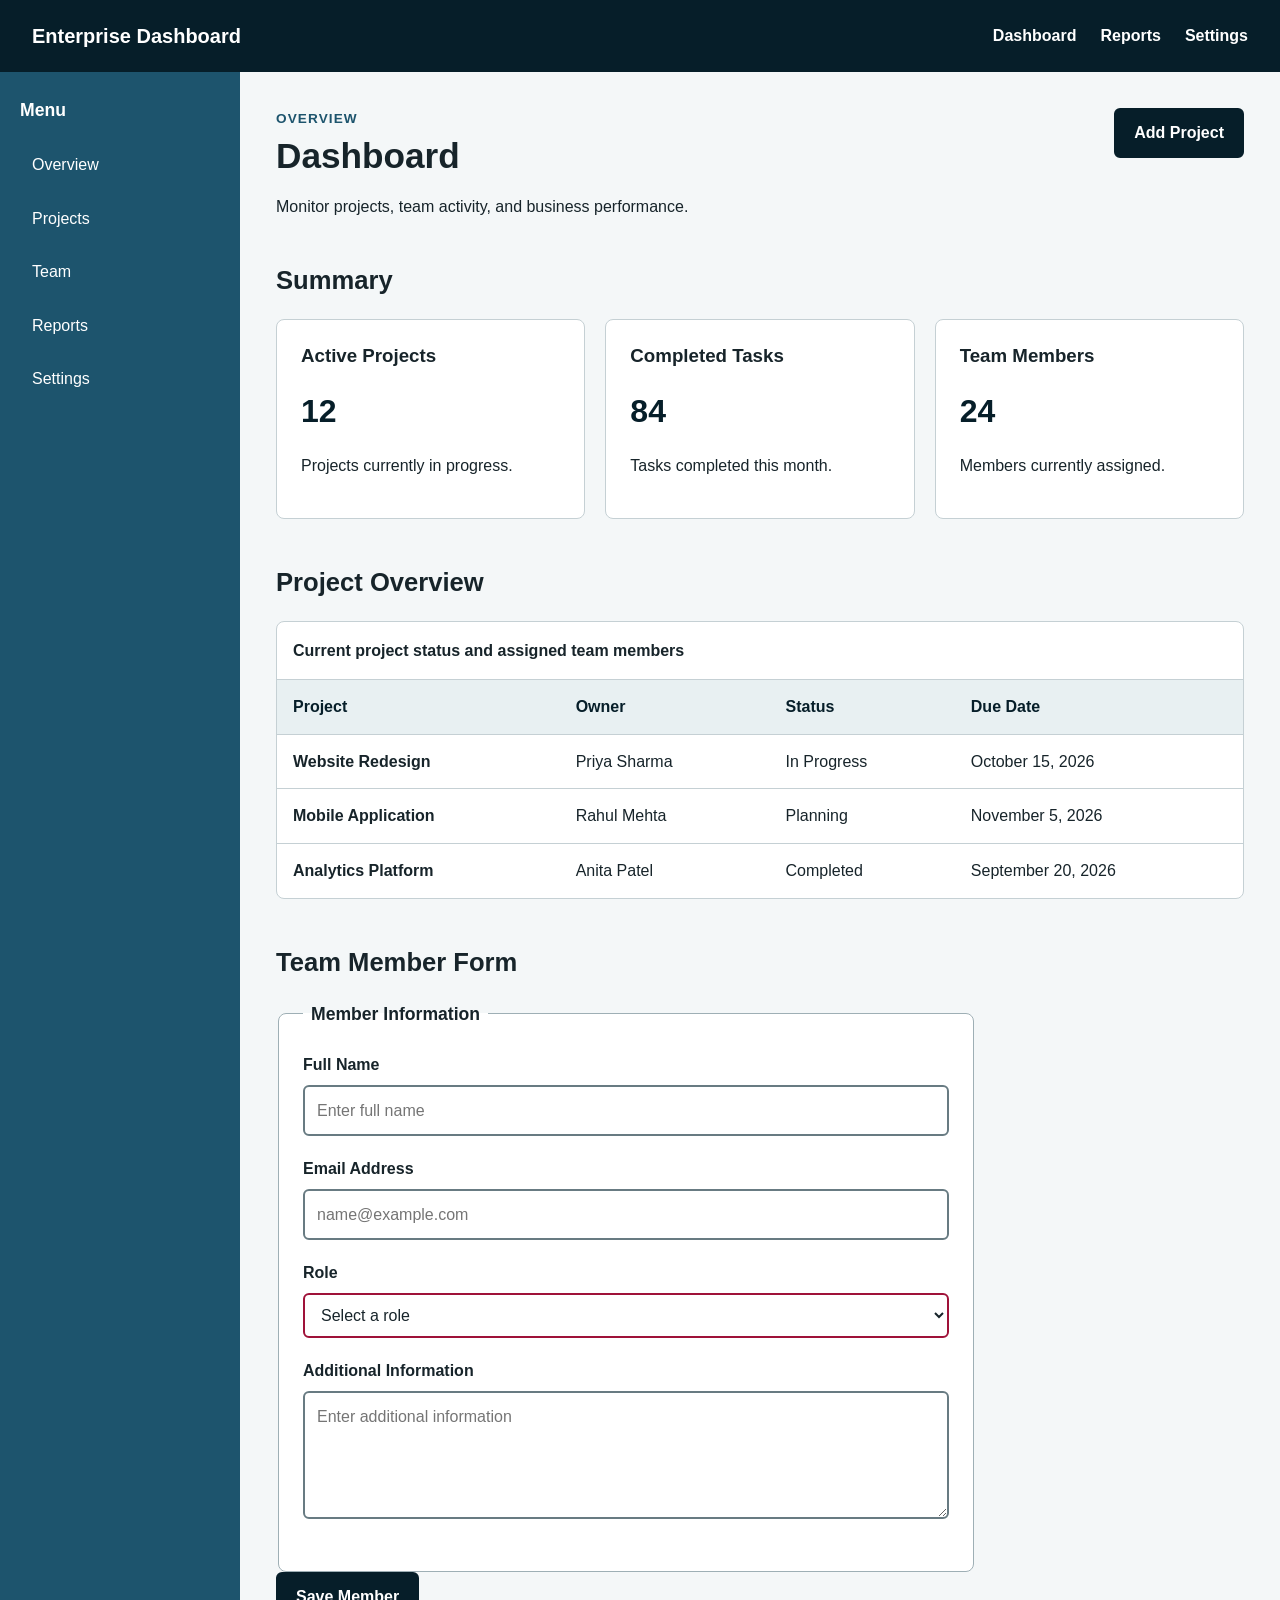
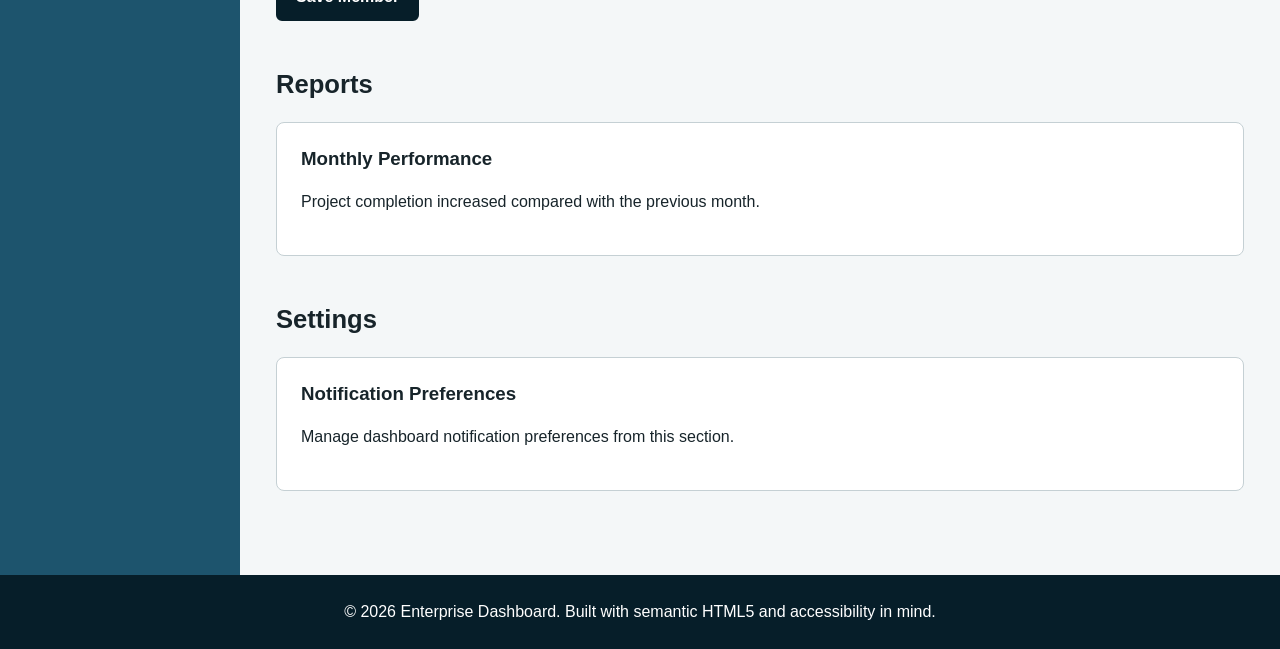
==== semantic-dashboard/index.html @ 32f9d797 "Add semantic HTML5 accessible dashboard" ====
<!DOCTYPE html>
<html lang="en">
<head>
    <meta charset="UTF-8">
    <meta name="viewport" content="width=device-width, initial-scale=1.0">

    <meta
        name="description"
        content="Accessible enterprise dashboard built with semantic HTML5 and WCAG 2.1 accessibility principles"
    >

    <title>Accessible Enterprise Dashboard</title>

    <link rel="stylesheet" href="style.css">
</head>

<body>

    <!-- Skip Link -->
    <a class="skip-link" href="#main-content">
        Skip to main content
    </a>

    <!-- ==================================================
         Header
         ================================================== -->
    <header class="site-header">

        <div class="header-content">

            <a
                href="#"
                class="brand"
                aria-label="Enterprise Dashboard Home"
            >
                Enterprise Dashboard
            </a>

            <!-- Primary Navigation -->
            <nav aria-label="Primary navigation">

                <ul class="nav-list">

                    <li>
                        <a href="#dashboard">Dashboard</a>
                    </li>

                    <li>
                        <a href="#reports">Reports</a>
                    </li>

                    <li>
                        <a href="#settings">Settings</a>
                    </li>

                </ul>

            </nav>

        </div>

    </header>


    <!-- ==================================================
         Page Layout
         ================================================== -->
    <div class="page-layout">


        <!-- ==================================================
             Sidebar
             ================================================== -->
        <aside
            class="sidebar"
            aria-label="Dashboard sidebar"
        >

            <nav aria-label="Sidebar navigation">

                <h2>Menu</h2>

                <ul>

                    <li>
                        <a href="#dashboard">
                            Overview
                        </a>
                    </li>

                    <li>
                        <a href="#projects">
                            Projects
                        </a>
                    </li>

                    <li>
                        <a href="#team">
                            Team
                        </a>
                    </li>

                    <li>
                        <a href="#reports">
                            Reports
                        </a>
                    </li>

                    <li>
                        <a href="#settings">
                            Settings
                        </a>
                    </li>

                </ul>

            </nav>

        </aside>


        <!-- ==================================================
             Main Content
             ================================================== -->
        <main id="main-content">


            <!-- ==================================================
                 Dashboard Section
                 ================================================== -->
            <section
                id="dashboard"
                aria-labelledby="dashboard-title"
            >

                <header class="section-header">

                    <div>

                        <p class="eyebrow">
                            Overview
                        </p>

                        <h1 id="dashboard-title">
                            Dashboard
                        </h1>

                        <p>
                            Monitor projects, team activity,
                            and business performance.
                        </p>

                    </div>


                    <!-- Accessible Button -->
                    <button
                        type="button"
                        id="open-modal"
                        aria-haspopup="dialog"
                        aria-controls="project-modal"
                    >
                        Add Project
                    </button>

                </header>


                <!-- ==================================================
                     Summary Section
                     ================================================== -->
                <section aria-labelledby="summary-title">

                    <h2 id="summary-title">
                        Summary
                    </h2>


                    <div class="card-grid">


                        <!-- Article 1 -->
                        <article class="dashboard-card">

                            <h3>
                                Active Projects
                            </h3>

                            <p class="card-value">
                                12
                            </p>

                            <p>
                                Projects currently in progress.
                            </p>

                        </article>


                        <!-- Article 2 -->
                        <article class="dashboard-card">

                            <h3>
                                Completed Tasks
                            </h3>

                            <p class="card-value">
                                84
                            </p>

                            <p>
                                Tasks completed this month.
                            </p>

                        </article>


                        <!-- Article 3 -->
                        <article class="dashboard-card">

                            <h3>
                                Team Members
                            </h3>

                            <p class="card-value">
                                24
                            </p>

                            <p>
                                Members currently assigned.
                            </p>

                        </article>

                    </div>

                </section>

            </section>


            <!-- ==================================================
                 Projects / Data Table
                 ================================================== -->
            <section
                id="projects"
                aria-labelledby="projects-title"
            >

                <h2 id="projects-title">
                    Project Overview
                </h2>


                <div class="table-container">

                    <table>

                        <caption>
                            Current project status and assigned
                            team members
                        </caption>


                        <thead>

                            <tr>

                                <th scope="col">
                                    Project
                                </th>

                                <th scope="col">
                                    Owner
                                </th>

                                <th scope="col">
                                    Status
                                </th>

                                <th scope="col">
                                    Due Date
                                </th>

                            </tr>

                        </thead>


                        <tbody>

                            <tr>

                                <th scope="row">
                                    Website Redesign
                                </th>

                                <td>
                                    Priya Sharma
                                </td>

                                <td>
                                    In Progress
                                </td>

                                <td>
                                    <time datetime="2026-10-15">
                                        October 15, 2026
                                    </time>
                                </td>

                            </tr>


                            <tr>

                                <th scope="row">
                                    Mobile Application
                                </th>

                                <td>
                                    Rahul Mehta
                                </td>

                                <td>
                                    Planning
                                </td>

                                <td>
                                    <time datetime="2026-11-05">
                                        November 5, 2026
                                    </time>
                                </td>

                            </tr>


                            <tr>

                                <th scope="row">
                                    Analytics Platform
                                </th>

                                <td>
                                    Anita Patel
                                </td>

                                <td>
                                    Completed
                                </td>

                                <td>
                                    <time datetime="2026-09-20">
                                        September 20, 2026
                                    </time>
                                </td>

                            </tr>

                        </tbody>

                    </table>

                </div>

            </section>


            <!-- ==================================================
                 Team Member Form
                 ================================================== -->
            <section
                id="team"
                aria-labelledby="team-title"
            >

                <h2 id="team-title">
                    Team Member Form
                </h2>


                <form action="#" method="post">

                    <fieldset>

                        <legend>
                            Member Information
                        </legend>


                        <!-- Full Name -->
                        <div class="form-group">

                            <label for="full-name">
                                Full Name
                            </label>

                            <input
                                type="text"
                                id="full-name"
                                name="full-name"
                                autocomplete="name"
                                required
                                
                                placeholder="Enter full name"
                            >

                        </div>


                        <!-- Email -->
                        <div class="form-group">

                            <label for="email">
                                Email Address
                            </label>

                            <input
                                type="email"
                                id="email"
                                name="email"
                                autocomplete="email"
                                required
                                
                                placeholder="name@example.com"
                            >

                        </div>


                        <!-- Role -->
                        <div class="form-group">

                            <label for="role">
                                Role
                            </label>

                            <select
                                id="role"
                                name="role"
                                required
                                
                            >

                                <option value="">
                                    Select a role
                                </option>

                                <option value="manager">
                                    Manager
                                </option>

                                <option value="developer">
                                    Developer
                                </option>

                                <option value="designer">
                                    Designer
                                </option>

                                <option value="tester">
                                    Tester
                                </option>

                            </select>

                        </div>


                        <!-- Additional Information -->
                        <div class="form-group">

                            <label for="message">
                                Additional Information
                            </label>

                            <textarea
                                id="message"
                                name="message"
                                rows="4"
                                placeholder="Enter additional information"
                            ></textarea>

                        </div>

                    </fieldset>


                    <button type="submit">
                        Save Member
                    </button>

                </form>

            </section>


            <!-- ==================================================
                 Reports
                 ================================================== -->
            <section
                id="reports"
                aria-labelledby="reports-title"
            >

                <h2 id="reports-title">
                    Reports
                </h2>


                <article class="report-card">

                    <h3>
                        Monthly Performance
                    </h3>

                    <p>
                        Project completion increased compared
                        with the previous month.
                    </p>

                </article>

            </section>


            <!-- ==================================================
                 Settings
                 ================================================== -->
            <section
                id="settings"
                aria-labelledby="settings-title"
            >

                <h2 id="settings-title">
                    Settings
                </h2>


                <article class="settings-card">

                    <h3>
                        Notification Preferences
                    </h3>

                    <p>
                        Manage dashboard notification preferences
                        from this section.
                    </p>

                </article>

            </section>

        </main>

    </div>


    <!-- ==================================================
         Footer
         ================================================== -->
    <footer class="site-footer">

        <p>
            &copy; 2026 Enterprise Dashboard.
            Built with semantic HTML5 and accessibility in mind.
        </p>

    </footer>


    <!-- ==================================================
         Accessible Modal Dialog
         ================================================== -->
    <dialog
        id="project-modal"
        aria-labelledby="modal-title"
    >

        <div class="modal-content">

            <header>

                <h2 id="modal-title">
                    Add New Project
                </h2>

            </header>


            <form method="dialog">

                <div class="form-group">

                    <label for="project-name">
                        Project Name
                    </label>

                    <input
                        type="text"
                        id="project-name"
                        name="project-name"
                        required
                        
                    >

                </div>


                <div class="form-group">

                    <label for="project-description">
                        Project Description
                    </label>

                    <textarea
                        id="project-description"
                        name="project-description"
                        rows="4"
                    ></textarea>

                </div>


                <div class="modal-actions">

                    <button type="submit">
                        Create Project
                    </button>

                    <button
                        type="button"
                        id="close-modal"
                    >
                        Cancel
                    </button>

                </div>

            </form>

        </div>

    </dialog>


    <!-- ==================================================
         Modal JavaScript
         ================================================== -->
    <script>

        const modal =
            document.getElementById("project-modal");

        const openModalButton =
            document.getElementById("open-modal");

        const closeModalButton =
            document.getElementById("close-modal");


        openModalButton.addEventListener("click", () => {

            modal.showModal();

        });


        closeModalButton.addEventListener("click", () => {

            modal.close();

        });

    </script>

</body>
</html>
---- semantic-dashboard/style.css ----
/* =====================================================
   Base Styles
   ===================================================== */

* {
    box-sizing: border-box;
}

html {
    scroll-behavior: smooth;
}

body {
    margin: 0;
    font-family: Arial, Helvetica, sans-serif;
    line-height: 1.6;
    background: #f4f7f8;
    color: #17242a;
}

/* =====================================================
   Skip Link
   ===================================================== */

.skip-link {
    position: absolute;
    left: -9999px;
    top: 10px;
    z-index: 1000;
    padding: 10px 16px;
    background: #ffffff;
    color: #061e29;
    border: 2px solid #061e29;
}

.skip-link:focus {
    left: 10px;
}

/* =====================================================
   Header
   ===================================================== */

.site-header {
    background: #061e29;
    color: #ffffff;
    padding: 0 32px;
}

.header-content {
    min-height: 72px;
    display: flex;
    align-items: center;
    justify-content: space-between;
    gap: 30px;
    max-width: 1400px;
    margin: 0 auto;
}

.brand {
    color: #ffffff;
    text-decoration: none;
    font-size: 1.25rem;
    font-weight: 700;
}

.nav-list {
    display: flex;
    gap: 24px;
    list-style: none;
    margin: 0;
    padding: 0;
}

.nav-list a {
    color: #ffffff;
    text-decoration: none;
    font-weight: 600;
}

.nav-list a:hover,
.nav-list a:focus-visible {
    text-decoration: underline;
}

/* =====================================================
   Page Layout
   ===================================================== */

.page-layout {
    display: grid;
    grid-template-columns: 240px 1fr;
    min-height: calc(100vh - 72px);
}

/* =====================================================
   Sidebar
   ===================================================== */

.sidebar {
    background: #1d546d;
    color: #ffffff;
    padding: 28px 20px;
}

.sidebar h2 {
    margin-top: 0;
    font-size: 1.1rem;
}

.sidebar ul {
    list-style: none;
    padding: 0;
    margin: 20px 0 0;
}

.sidebar li {
    margin-bottom: 8px;
}

.sidebar a {
    display: block;
    padding: 10px 12px;
    color: #ffffff;
    text-decoration: none;
    border-radius: 6px;
}

.sidebar a:hover,
.sidebar a:focus-visible {
    background: #5f9598;
    color: #061e29;
}

/* =====================================================
   Main Content
   ===================================================== */

main {
    width: 100%;
    max-width: 1400px;
    padding: 36px;
    margin: 0 auto;
}

main > section {
    margin-bottom: 48px;
}

.section-header {
    display: flex;
    justify-content: space-between;
    align-items: flex-start;
    gap: 24px;
    margin-bottom: 30px;
}

.eyebrow {
    margin: 0 0 4px;
    font-size: 0.85rem;
    font-weight: 700;
    text-transform: uppercase;
    letter-spacing: 0.08em;
    color: #1d546d;
}

h1,
h2,
h3 {
    line-height: 1.25;
}

h1 {
    margin: 0;
    font-size: 2.2rem;
}

h2 {
    margin-top: 0;
    font-size: 1.6rem;
}

h3 {
    margin-top: 0;
}

/* =====================================================
   Buttons
   ===================================================== */

button {
    border: 2px solid #061e29;
    border-radius: 6px;
    padding: 10px 18px;
    background: #061e29;
    color: #ffffff;
    font: inherit;
    font-weight: 700;
    cursor: pointer;
}

button:hover {
    background: #1d546d;
}

button:focus-visible,
a:focus-visible,
input:focus-visible,
select:focus-visible,
textarea:focus-visible {
    outline: 3px solid #d97706;
    outline-offset: 3px;
}

/* =====================================================
   Dashboard Cards
   ===================================================== */

.card-grid {
    display: grid;
    grid-template-columns: repeat(3, 1fr);
    gap: 20px;
}

.dashboard-card,
.report-card,
.settings-card {
    background: #ffffff;
    border: 1px solid #c5d0d4;
    border-radius: 8px;
    padding: 24px;
}

.card-value {
    margin: 8px 0;
    font-size: 2rem;
    font-weight: 700;
    color: #061e29;
}

/* =====================================================
   Table
   ===================================================== */

.table-container {
    overflow-x: auto;
    background: #ffffff;
    border: 1px solid #c5d0d4;
    border-radius: 8px;
}

table {
    width: 100%;
    border-collapse: collapse;
    min-width: 650px;
}

caption {
    padding: 16px;
    text-align: left;
    font-weight: 700;
}

th,
td {
    padding: 14px 16px;
    border-top: 1px solid #c5d0d4;
    text-align: left;
}

thead th {
    background: #e8f0f2;
    color: #061e29;
}

tbody th {
    font-weight: 700;
}

/* =====================================================
   Forms
   ===================================================== */

form {
    max-width: 700px;
}

fieldset {
    border: 1px solid #9eafb5;
    border-radius: 8px;
    padding: 24px;
    background: #ffffff;
}

legend {
    padding: 0 8px;
    font-weight: 700;
    font-size: 1.1rem;
}

.form-group {
    margin-bottom: 20px;
}

.form-group label {
    display: block;
    margin-bottom: 7px;
    font-weight: 700;
}

input,
select,
textarea {
    width: 100%;
    padding: 11px 12px;
    border: 2px solid #687b82;
    border-radius: 6px;
    background: #ffffff;
    color: #17242a;
    font: inherit;
}

textarea {
    resize: vertical;
}

input:invalid:not(:placeholder-shown),
select:invalid:not(:focus) {
    border-color: #9f1239;
}

/* =====================================================
   Modal
   ===================================================== */

dialog {
    width: min(90%, 600px);
    border: 0;
    border-radius: 10px;
    padding: 0;
    box-shadow: 0 20px 60px rgba(0, 0, 0, 0.3);
}

dialog::backdrop {
    background: rgba(0, 0, 0, 0.65);
}

.modal-content {
    padding: 28px;
}

.modal-content header {
    margin-bottom: 24px;
}

.modal-actions {
    display: flex;
    gap: 12px;
    margin-top: 24px;
}

.modal-actions button:last-child {
    background: #ffffff;
    color: #061e29;
}

/* =====================================================
   Footer
   ===================================================== */

.site-footer {
    padding: 24px 32px;
    background: #061e29;
    color: #ffffff;
    text-align: center;
}

.site-footer p {
    margin: 0;
}

/* =====================================================
   Responsive Layout
   ===================================================== */

@media (max-width: 900px) {
    .page-layout {
        grid-template-columns: 1fr;
    }

    .sidebar {
        padding: 20px;
    }

    .sidebar ul {
        display: flex;
        flex-wrap: wrap;
        gap: 8px;
    }

    .sidebar li {
        margin-bottom: 0;
    }

    .card-grid {
        grid-template-columns: 1fr;
    }
}

@media (max-width: 650px) {
    .site-header {
        padding: 16px 20px;
    }

    .header-content {
        flex-direction: column;
        align-items: flex-start;
    }

    .nav-list {
        flex-wrap: wrap;
    }

    main {
        padding: 24px 20px;
    }

    .section-header {
        flex-direction: column;
    }
}
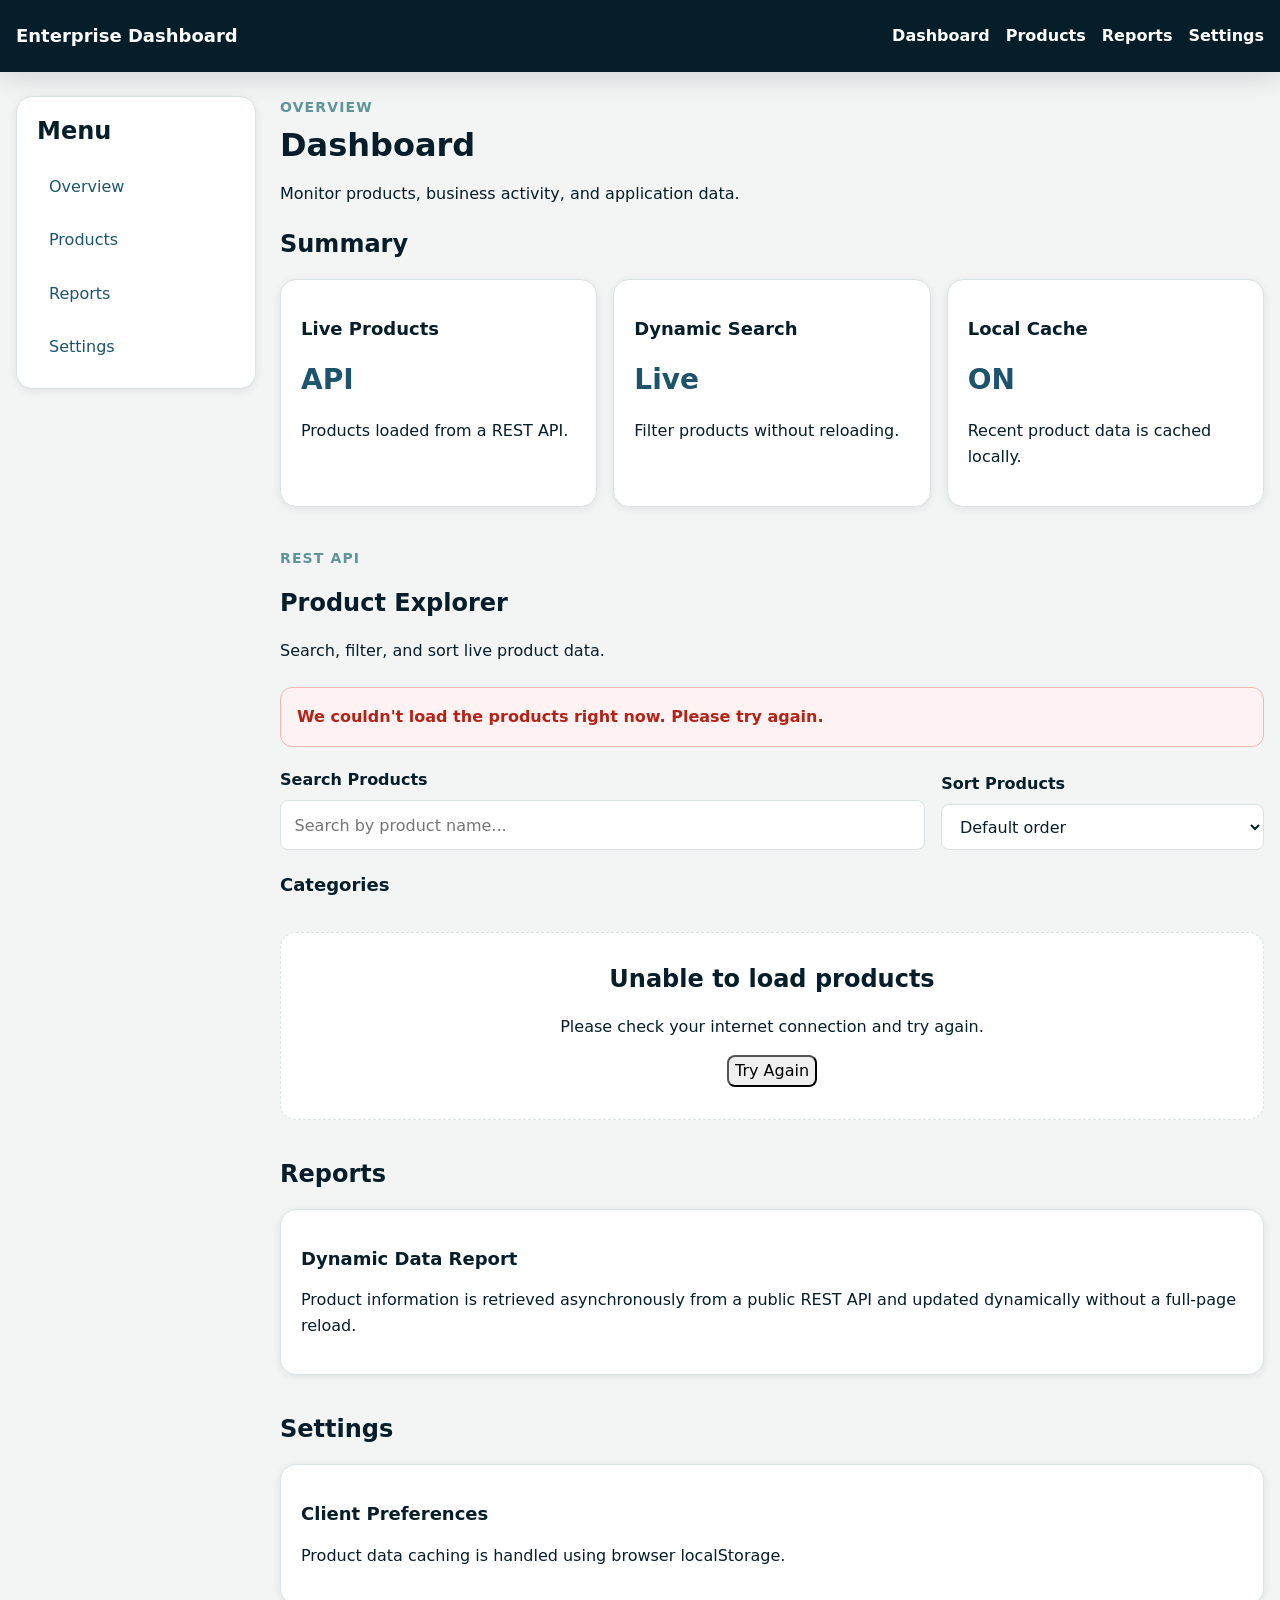
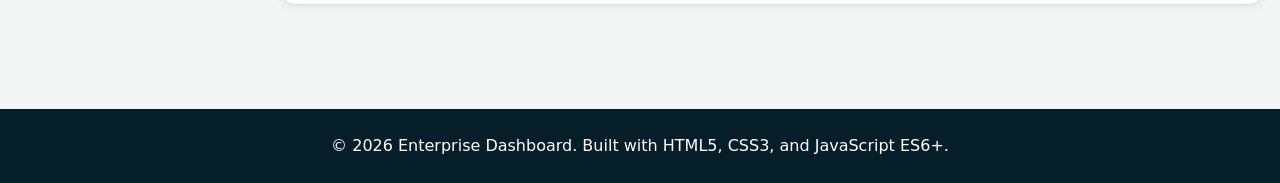
==== commit 4a133ba6: "Add dynamic JavaScript API client" ====
--- a/semantic-dashboard/index.html
+++ b/semantic-dashboard/index.html
@@ -1,29 +1,45 @@
 <!DOCTYPE html>
 <html lang="en">
+
 <head>
+
     <meta charset="UTF-8">
-    <meta name="viewport" content="width=device-width, initial-scale=1.0">
+
+    <meta
+        name="viewport"
+        content="width=device-width, initial-scale=1.0"
+    >
 
     <meta
         name="description"
-        content="Accessible enterprise dashboard built with semantic HTML5 and WCAG 2.1 accessibility principles"
+        content="Responsive accessible enterprise dashboard with dynamic REST API product data"
     >
 
-    <title>Accessible Enterprise Dashboard</title>
-
-    <link rel="stylesheet" href="style.css">
+    <title>Enterprise Dashboard</title>
+
+    <link
+        rel="stylesheet"
+        href="style.css"
+    >
+
 </head>
 
+
 <body>
 
-    <!-- Skip Link -->
-    <a class="skip-link" href="#main-content">
+    <!-- Skip Navigation -->
+    <a
+        class="skip-link"
+        href="#main-content"
+    >
         Skip to main content
     </a>
+
 
     <!-- ==================================================
          Header
          ================================================== -->
+
     <header class="site-header">
 
         <div class="header-content">
@@ -36,21 +52,33 @@
                 Enterprise Dashboard
             </a>
 
-            <!-- Primary Navigation -->
+
             <nav aria-label="Primary navigation">
 
                 <ul class="nav-list">
 
                     <li>
-                        <a href="#dashboard">Dashboard</a>
-                    </li>
-
-                    <li>
-                        <a href="#reports">Reports</a>
-                    </li>
-
-                    <li>
-                        <a href="#settings">Settings</a>
+                        <a href="#dashboard">
+                            Dashboard
+                        </a>
+                    </li>
+
+                    <li>
+                        <a href="#products">
+                            Products
+                        </a>
+                    </li>
+
+                    <li>
+                        <a href="#reports">
+                            Reports
+                        </a>
+                    </li>
+
+                    <li>
+                        <a href="#settings">
+                            Settings
+                        </a>
                     </li>
 
                 </ul>
@@ -65,12 +93,12 @@
     <!-- ==================================================
          Page Layout
          ================================================== -->
+
     <div class="page-layout">
 
 
-        <!-- ==================================================
-             Sidebar
-             ================================================== -->
+        <!-- Sidebar -->
+
         <aside
             class="sidebar"
             aria-label="Dashboard sidebar"
@@ -89,14 +117,8 @@
                     </li>
 
                     <li>
-                        <a href="#projects">
-                            Projects
-                        </a>
-                    </li>
-
-                    <li>
-                        <a href="#team">
-                            Team
+                        <a href="#products">
+                            Products
                         </a>
                     </li>
 
@@ -122,12 +144,14 @@
         <!-- ==================================================
              Main Content
              ================================================== -->
+
         <main id="main-content">
 
 
             <!-- ==================================================
-                 Dashboard Section
+                 Dashboard
                  ================================================== -->
+
             <section
                 id="dashboard"
                 aria-labelledby="dashboard-title"
@@ -146,29 +170,15 @@
                         </h1>
 
                         <p>
-                            Monitor projects, team activity,
-                            and business performance.
+                            Monitor products, business activity,
+                            and application data.
                         </p>
 
                     </div>
 
-
-                    <!-- Accessible Button -->
-                    <button
-                        type="button"
-                        id="open-modal"
-                        aria-haspopup="dialog"
-                        aria-controls="project-modal"
-                    >
-                        Add Project
-                    </button>
-
                 </header>
 
 
-                <!-- ==================================================
-                     Summary Section
-                     ================================================== -->
                 <section aria-labelledby="summary-title">
 
                     <h2 id="summary-title">
@@ -179,55 +189,52 @@
                     <div class="card-grid">
 
 
-                        <!-- Article 1 -->
                         <article class="dashboard-card">
 
                             <h3>
-                                Active Projects
+                                Live Products
                             </h3>
 
                             <p class="card-value">
-                                12
+                                API
                             </p>
 
                             <p>
-                                Projects currently in progress.
+                                Products loaded from a REST API.
                             </p>
 
                         </article>
 
 
-                        <!-- Article 2 -->
                         <article class="dashboard-card">
 
                             <h3>
-                                Completed Tasks
+                                Dynamic Search
                             </h3>
 
                             <p class="card-value">
-                                84
+                                Live
                             </p>
 
                             <p>
-                                Tasks completed this month.
+                                Filter products without reloading.
                             </p>
 
                         </article>
 
 
-                        <!-- Article 3 -->
                         <article class="dashboard-card">
 
                             <h3>
-                                Team Members
+                                Local Cache
                             </h3>
 
                             <p class="card-value">
-                                24
+                                ON
                             </p>
 
                             <p>
-                                Members currently assigned.
+                                Recent product data is cached locally.
                             </p>
 
                         </article>
@@ -240,257 +247,142 @@
 
 
             <!-- ==================================================
-                 Projects / Data Table
+                 Dynamic Products
                  ================================================== -->
+
             <section
-                id="projects"
-                aria-labelledby="projects-title"
+                id="products"
+                aria-labelledby="products-title"
             >
 
-                <h2 id="projects-title">
-                    Project Overview
-                </h2>
-
-
-                <div class="table-container">
-
-                    <table>
-
-                        <caption>
-                            Current project status and assigned
-                            team members
-                        </caption>
-
-
-                        <thead>
-
-                            <tr>
-
-                                <th scope="col">
-                                    Project
-                                </th>
-
-                                <th scope="col">
-                                    Owner
-                                </th>
-
-                                <th scope="col">
-                                    Status
-                                </th>
-
-                                <th scope="col">
-                                    Due Date
-                                </th>
-
-                            </tr>
-
-                        </thead>
-
-
-                        <tbody>
-
-                            <tr>
-
-                                <th scope="row">
-                                    Website Redesign
-                                </th>
-
-                                <td>
-                                    Priya Sharma
-                                </td>
-
-                                <td>
-                                    In Progress
-                                </td>
-
-                                <td>
-                                    <time datetime="2026-10-15">
-                                        October 15, 2026
-                                    </time>
-                                </td>
-
-                            </tr>
-
-
-                            <tr>
-
-                                <th scope="row">
-                                    Mobile Application
-                                </th>
-
-                                <td>
-                                    Rahul Mehta
-                                </td>
-
-                                <td>
-                                    Planning
-                                </td>
-
-                                <td>
-                                    <time datetime="2026-11-05">
-                                        November 5, 2026
-                                    </time>
-                                </td>
-
-                            </tr>
-
-
-                            <tr>
-
-                                <th scope="row">
-                                    Analytics Platform
-                                </th>
-
-                                <td>
-                                    Anita Patel
-                                </td>
-
-                                <td>
-                                    Completed
-                                </td>
-
-                                <td>
-                                    <time datetime="2026-09-20">
-                                        September 20, 2026
-                                    </time>
-                                </td>
-
-                            </tr>
-
-                        </tbody>
-
-                    </table>
+                <header class="section-header">
+
+                    <div>
+
+                        <p class="eyebrow">
+                            REST API
+                        </p>
+
+                        <h2 id="products-title">
+                            Product Explorer
+                        </h2>
+
+                        <p>
+                            Search, filter, and sort live product data.
+                        </p>
+
+                    </div>
+
+                </header>
+
+
+                <!-- Error Banner -->
+
+                <div
+                    id="error-banner"
+                    class="error-banner"
+                    role="alert"
+                    aria-live="assertive"
+                    hidden
+                ></div>
+
+
+                <!-- Search and Sort Controls -->
+
+                <div class="product-controls">
+
+
+                    <div class="search-group">
+
+                        <label for="product-search">
+                            Search Products
+                        </label>
+
+                        <input
+                            type="search"
+                            id="product-search"
+                            name="product-search"
+                            placeholder="Search by product name..."
+                            autocomplete="off"
+                        >
+
+                    </div>
+
+
+                    <div class="sort-group">
+
+                        <label for="sort-products">
+                            Sort Products
+                        </label>
+
+                        <select
+                            id="sort-products"
+                            name="sort-products"
+                        >
+
+                            <option value="default">
+                                Default order
+                            </option>
+
+                            <option value="price-low">
+                                Price: Low to High
+                            </option>
+
+                            <option value="price-high">
+                                Price: High to Low
+                            </option>
+
+                            <option value="name">
+                                Name: A to Z
+                            </option>
+
+                        </select>
+
+                    </div>
 
                 </div>
 
-            </section>
-
-
-            <!-- ==================================================
-                 Team Member Form
-                 ================================================== -->
-            <section
-                id="team"
-                aria-labelledby="team-title"
-            >
-
-                <h2 id="team-title">
-                    Team Member Form
-                </h2>
-
-
-                <form action="#" method="post">
-
-                    <fieldset>
-
-                        <legend>
-                            Member Information
-                        </legend>
-
-
-                        <!-- Full Name -->
-                        <div class="form-group">
-
-                            <label for="full-name">
-                                Full Name
-                            </label>
-
-                            <input
-                                type="text"
-                                id="full-name"
-                                name="full-name"
-                                autocomplete="name"
-                                required
-                                
-                                placeholder="Enter full name"
-                            >
-
-                        </div>
-
-
-                        <!-- Email -->
-                        <div class="form-group">
-
-                            <label for="email">
-                                Email Address
-                            </label>
-
-                            <input
-                                type="email"
-                                id="email"
-                                name="email"
-                                autocomplete="email"
-                                required
-                                
-                                placeholder="name@example.com"
-                            >
-
-                        </div>
-
-
-                        <!-- Role -->
-                        <div class="form-group">
-
-                            <label for="role">
-                                Role
-                            </label>
-
-                            <select
-                                id="role"
-                                name="role"
-                                required
-                                
-                            >
-
-                                <option value="">
-                                    Select a role
-                                </option>
-
-                                <option value="manager">
-                                    Manager
-                                </option>
-
-                                <option value="developer">
-                                    Developer
-                                </option>
-
-                                <option value="designer">
-                                    Designer
-                                </option>
-
-                                <option value="tester">
-                                    Tester
-                                </option>
-
-                            </select>
-
-                        </div>
-
-
-                        <!-- Additional Information -->
-                        <div class="form-group">
-
-                            <label for="message">
-                                Additional Information
-                            </label>
-
-                            <textarea
-                                id="message"
-                                name="message"
-                                rows="4"
-                                placeholder="Enter additional information"
-                            ></textarea>
-
-                        </div>
-
-                    </fieldset>
-
-
-                    <button type="submit">
-                        Save Member
-                    </button>
-
-                </form>
+
+                <!-- Category Tabs -->
+
+                <section
+                    aria-labelledby="category-title"
+                    class="category-section"
+                >
+
+                    <h3 id="category-title">
+                        Categories
+                    </h3>
+
+                    <div
+                        id="category-tabs"
+                        class="category-tabs"
+                        role="group"
+                        aria-label="Product categories"
+                    ></div>
+
+                </section>
+
+
+                <!-- Loading Message -->
+
+                <div
+                    id="loading-message"
+                    class="loading-message"
+                    role="status"
+                    aria-live="polite"
+                >
+                    Loading products...
+                </div>
+
+
+                <!-- Dynamic Product Container -->
+
+                <div
+                    id="product-container"
+                    class="product-grid"
+                    aria-live="polite"
+                ></div>
 
             </section>
 
@@ -498,6 +390,7 @@
             <!-- ==================================================
                  Reports
                  ================================================== -->
+
             <section
                 id="reports"
                 aria-labelledby="reports-title"
@@ -511,12 +404,13 @@
                 <article class="report-card">
 
                     <h3>
-                        Monthly Performance
+                        Dynamic Data Report
                     </h3>
 
                     <p>
-                        Project completion increased compared
-                        with the previous month.
+                        Product information is retrieved asynchronously
+                        from a public REST API and updated dynamically
+                        without a full-page reload.
                     </p>
 
                 </article>
@@ -527,6 +421,7 @@
             <!-- ==================================================
                  Settings
                  ================================================== -->
+
             <section
                 id="settings"
                 aria-labelledby="settings-title"
@@ -540,12 +435,12 @@
                 <article class="settings-card">
 
                     <h3>
-                        Notification Preferences
+                        Client Preferences
                     </h3>
 
                     <p>
-                        Manage dashboard notification preferences
-                        from this section.
+                        Product data caching is handled using
+                        browser localStorage.
                     </p>
 
                 </article>
@@ -560,120 +455,26 @@
     <!-- ==================================================
          Footer
          ================================================== -->
+
     <footer class="site-footer">
 
         <p>
             &copy; 2026 Enterprise Dashboard.
-            Built with semantic HTML5 and accessibility in mind.
+            Built with HTML5, CSS3, and JavaScript ES6+.
         </p>
 
     </footer>
 
 
     <!-- ==================================================
-         Accessible Modal Dialog
+         JavaScript Application
          ================================================== -->
-    <dialog
-        id="project-modal"
-        aria-labelledby="modal-title"
-    >
-
-        <div class="modal-content">
-
-            <header>
-
-                <h2 id="modal-title">
-                    Add New Project
-                </h2>
-
-            </header>
-
-
-            <form method="dialog">
-
-                <div class="form-group">
-
-                    <label for="project-name">
-                        Project Name
-                    </label>
-
-                    <input
-                        type="text"
-                        id="project-name"
-                        name="project-name"
-                        required
-                        
-                    >
-
-                </div>
-
-
-                <div class="form-group">
-
-                    <label for="project-description">
-                        Project Description
-                    </label>
-
-                    <textarea
-                        id="project-description"
-                        name="project-description"
-                        rows="4"
-                    ></textarea>
-
-                </div>
-
-
-                <div class="modal-actions">
-
-                    <button type="submit">
-                        Create Project
-                    </button>
-
-                    <button
-                        type="button"
-                        id="close-modal"
-                    >
-                        Cancel
-                    </button>
-
-                </div>
-
-            </form>
-
-        </div>
-
-    </dialog>
-
-
-    <!-- ==================================================
-         Modal JavaScript
-         ================================================== -->
-    <script>
-
-        const modal =
-            document.getElementById("project-modal");
-
-        const openModalButton =
-            document.getElementById("open-modal");
-
-        const closeModalButton =
-            document.getElementById("close-modal");
-
-
-        openModalButton.addEventListener("click", () => {
-
-            modal.showModal();
-
-        });
-
-
-        closeModalButton.addEventListener("click", () => {
-
-            modal.close();
-
-        });
-
-    </script>
+
+    <script
+        type="module"
+        src="app.js"
+    ></script>
 
 </body>
+
 </html>
--- a/semantic-dashboard/style.css
+++ b/semantic-dashboard/style.css
@@ -1,6 +1,73 @@
-/* =====================================================
-   Base Styles
-   ===================================================== */
+/* =========================================================
+   DESIGN TOKENS
+   ========================================================= */
+
+:root {
+    --color-primary: #061e29;
+    --color-secondary: #1d546d;
+    --color-accent: #5f9598;
+    --color-background: #f3f4f4;
+    --color-surface: #ffffff;
+    --color-text: #061e29;
+    --color-muted: #5d6b70;
+    --color-border: #d9e2e4;
+    --color-danger: #b42318;
+    --color-danger-bg: #fef3f2;
+
+    --font-family:
+        Inter, ui-sans-serif, system-ui, -apple-system,
+        BlinkMacSystemFont, "Segoe UI", sans-serif;
+
+    --font-size-xs: 0.75rem;
+    --font-size-sm: 0.875rem;
+    --font-size-base: 1rem;
+    --font-size-lg: 1.125rem;
+    --font-size-xl: 1.5rem;
+    --font-size-2xl: 2rem;
+
+    --space-1: 0.25rem;
+    --space-2: 0.5rem;
+    --space-3: 0.75rem;
+    --space-4: 1rem;
+    --space-5: 1.25rem;
+    --space-6: 1.5rem;
+    --space-8: 2rem;
+    --space-10: 2.5rem;
+
+    --radius-sm: 0.5rem;
+    --radius-md: 0.75rem;
+    --radius-lg: 1rem;
+
+    --shadow-sm:
+        0 2px 8px rgba(6, 30, 41, 0.08);
+
+    --shadow-md:
+        0 8px 24px rgba(6, 30, 41, 0.12);
+
+    --transition:
+        180ms ease;
+}
+
+
+/* =========================================================
+   DARK THEME
+   ========================================================= */
+
+@media (prefers-color-scheme: dark) {
+
+    :root {
+        --color-background: #061e29;
+        --color-surface: #102f3a;
+        --color-text: #f3f4f4;
+        --color-muted: #b8c8cb;
+        --color-border: #31515b;
+    }
+}
+
+
+/* =========================================================
+   GLOBAL
+   ========================================================= */
 
 * {
     box-sizing: border-box;
@@ -8,370 +75,568 @@
 
 html {
     scroll-behavior: smooth;
+    overflow-x: hidden;
 }
 
 body {
     margin: 0;
-    font-family: Arial, Helvetica, sans-serif;
+    font-family: var(--font-family);
+    font-size: var(--font-size-base);
     line-height: 1.6;
-    background: #f4f7f8;
-    color: #17242a;
-}
-
-/* =====================================================
-   Skip Link
-   ===================================================== */
+    background: var(--color-background);
+    color: var(--color-text);
+    overflow-x: hidden;
+}
+
+img {
+    max-width: 100%;
+    display: block;
+}
+
+button,
+input,
+select {
+    font: inherit;
+}
+
+button,
+select,
+input {
+    border-radius: var(--radius-sm);
+}
+
+a {
+    color: var(--color-secondary);
+}
+
+a:hover {
+    color: var(--color-accent);
+}
+
+
+/* =========================================================
+   SKIP LINK
+   ========================================================= */
 
 .skip-link {
     position: absolute;
-    left: -9999px;
-    top: 10px;
+    left: 1rem;
+    top: -100px;
+    z-index: 9999;
+    padding: 0.75rem 1rem;
+    background: var(--color-primary);
+    color: white;
+    text-decoration: none;
+    border-radius: var(--radius-sm);
+}
+
+.skip-link:focus {
+    top: 1rem;
+}
+
+
+/* =========================================================
+   HEADER
+   ========================================================= */
+
+.site-header {
+    position: sticky;
+    top: 0;
     z-index: 1000;
-    padding: 10px 16px;
-    background: #ffffff;
-    color: #061e29;
-    border: 2px solid #061e29;
-}
-
-.skip-link:focus {
-    left: 10px;
-}
-
-/* =====================================================
-   Header
-   ===================================================== */
-
-.site-header {
-    background: #061e29;
-    color: #ffffff;
-    padding: 0 32px;
+    background: var(--color-primary);
+    color: white;
+    box-shadow: var(--shadow-md);
 }
 
 .header-content {
+    width: min(100% - 2rem, 1440px);
+    margin: 0 auto;
     min-height: 72px;
+
     display: flex;
-    align-items: center;
-    justify-content: space-between;
-    gap: 30px;
-    max-width: 1400px;
-    margin: 0 auto;
+    flex-direction: column;
+    align-items: flex-start;
+    justify-content: center;
+
+    gap: var(--space-4);
+    padding: var(--space-4) 0;
 }
 
 .brand {
-    color: #ffffff;
+    color: white;
     text-decoration: none;
-    font-size: 1.25rem;
-    font-weight: 700;
+    font-size: var(--font-size-lg);
+    font-weight: 800;
 }
 
 .nav-list {
     display: flex;
-    gap: 24px;
+    flex-wrap: wrap;
+    gap: var(--space-4);
     list-style: none;
-    margin: 0;
     padding: 0;
+    margin: 0;
 }
 
 .nav-list a {
-    color: #ffffff;
+    color: white;
     text-decoration: none;
     font-weight: 600;
 }
 
-.nav-list a:hover,
-.nav-list a:focus-visible {
-    text-decoration: underline;
-}
-
-/* =====================================================
-   Page Layout
-   ===================================================== */
+.nav-list a:hover {
+    color: #d7eeee;
+}
+
+
+/* =========================================================
+   PAGE LAYOUT
+   ========================================================= */
 
 .page-layout {
+    width: min(100% - 2rem, 1440px);
+    margin: 0 auto;
+
     display: grid;
-    grid-template-columns: 240px 1fr;
-    min-height: calc(100vh - 72px);
-}
-
-/* =====================================================
-   Sidebar
-   ===================================================== */
+    grid-template-columns: 1fr;
+
+    gap: var(--space-6);
+    padding: var(--space-6) 0;
+}
+
+
+/* =========================================================
+   SIDEBAR
+   ========================================================= */
 
 .sidebar {
-    background: #1d546d;
-    color: #ffffff;
-    padding: 28px 20px;
+    background: var(--color-surface);
+    border: 1px solid var(--color-border);
+    border-radius: var(--radius-lg);
+    padding: var(--space-5);
+    box-shadow: var(--shadow-sm);
+
+    height: fit-content;
 }
 
 .sidebar h2 {
     margin-top: 0;
-    font-size: 1.1rem;
 }
 
 .sidebar ul {
     list-style: none;
+    margin: 0;
     padding: 0;
-    margin: 20px 0 0;
-}
-
-.sidebar li {
-    margin-bottom: 8px;
+
+    display: grid;
+    gap: var(--space-3);
 }
 
 .sidebar a {
     display: block;
-    padding: 10px 12px;
-    color: #ffffff;
+    padding: var(--space-2) var(--space-3);
+    border-radius: var(--radius-sm);
     text-decoration: none;
-    border-radius: 6px;
-}
-
-.sidebar a:hover,
-.sidebar a:focus-visible {
-    background: #5f9598;
-    color: #061e29;
-}
-
-/* =====================================================
-   Main Content
-   ===================================================== */
+}
+
+.sidebar a:hover {
+    background: rgba(95, 149, 152, 0.15);
+}
+
+
+/* =========================================================
+   MAIN
+   ========================================================= */
 
 main {
-    width: 100%;
-    max-width: 1400px;
-    padding: 36px;
-    margin: 0 auto;
+    min-width: 0;
 }
 
 main > section {
-    margin-bottom: 48px;
+    margin-bottom: var(--space-10);
 }
 
 .section-header {
-    display: flex;
-    justify-content: space-between;
-    align-items: flex-start;
-    gap: 24px;
-    margin-bottom: 30px;
+    margin-bottom: var(--space-6);
 }
 
 .eyebrow {
-    margin: 0 0 4px;
-    font-size: 0.85rem;
-    font-weight: 700;
+    margin: 0;
+    color: var(--color-accent);
+    font-size: var(--font-size-sm);
+    font-weight: 800;
     text-transform: uppercase;
     letter-spacing: 0.08em;
-    color: #1d546d;
 }
 
 h1,
 h2,
 h3 {
-    line-height: 1.25;
+    line-height: 1.2;
 }
 
 h1 {
-    margin: 0;
-    font-size: 2.2rem;
+    font-size: var(--font-size-2xl);
+    margin: var(--space-2) 0;
 }
 
 h2 {
-    margin-top: 0;
-    font-size: 1.6rem;
+    font-size: var(--font-size-xl);
 }
 
 h3 {
-    margin-top: 0;
-}
-
-/* =====================================================
-   Buttons
-   ===================================================== */
-
-button {
-    border: 2px solid #061e29;
-    border-radius: 6px;
-    padding: 10px 18px;
-    background: #061e29;
-    color: #ffffff;
-    font: inherit;
-    font-weight: 700;
-    cursor: pointer;
-}
-
-button:hover {
-    background: #1d546d;
-}
-
-button:focus-visible,
-a:focus-visible,
-input:focus-visible,
-select:focus-visible,
-textarea:focus-visible {
-    outline: 3px solid #d97706;
-    outline-offset: 3px;
-}
-
-/* =====================================================
-   Dashboard Cards
-   ===================================================== */
+    font-size: var(--font-size-lg);
+}
+
+
+/* =========================================================
+   DASHBOARD CARDS
+   ========================================================= */
 
 .card-grid {
     display: grid;
-    grid-template-columns: repeat(3, 1fr);
-    gap: 20px;
+    grid-template-columns: 1fr;
+    gap: var(--space-4);
 }
 
 .dashboard-card,
 .report-card,
 .settings-card {
-    background: #ffffff;
-    border: 1px solid #c5d0d4;
-    border-radius: 8px;
-    padding: 24px;
+    background: var(--color-surface);
+    border: 1px solid var(--color-border);
+    border-radius: var(--radius-lg);
+    padding: var(--space-5);
+    box-shadow: var(--shadow-sm);
+
+    backdrop-filter: blur(12px);
+    -webkit-backdrop-filter: blur(12px);
+
+    transition:
+        transform var(--transition),
+        box-shadow var(--transition);
+}
+
+.dashboard-card:hover,
+.report-card:hover,
+.settings-card:hover {
+    transform: translateY(-3px);
+    box-shadow: var(--shadow-md);
 }
 
 .card-value {
-    margin: 8px 0;
-    font-size: 2rem;
+    margin: 0;
+    color: var(--color-secondary);
+    font-size: 1.75rem;
+    font-weight: 800;
+}
+
+
+/* =========================================================
+   PRODUCT CONTROLS
+   ========================================================= */
+
+.product-controls {
+    display: grid;
+    grid-template-columns: 1fr;
+    gap: var(--space-4);
+
+    margin-bottom: var(--space-6);
+}
+
+.search-group,
+.sort-group {
+    display: grid;
+    gap: var(--space-2);
+}
+
+.search-group label,
+.sort-group label {
     font-weight: 700;
-    color: #061e29;
-}
-
-/* =====================================================
-   Table
-   ===================================================== */
-
-.table-container {
-    overflow-x: auto;
-    background: #ffffff;
-    border: 1px solid #c5d0d4;
-    border-radius: 8px;
-}
-
-table {
+}
+
+.search-group input,
+.sort-group select {
     width: 100%;
-    border-collapse: collapse;
-    min-width: 650px;
-}
-
-caption {
-    padding: 16px;
-    text-align: left;
+    min-height: 46px;
+
+    padding: 0.7rem 0.85rem;
+
+    border: 1px solid var(--color-border);
+    background: var(--color-surface);
+    color: var(--color-text);
+
+    outline: none;
+}
+
+.search-group input:focus,
+.sort-group select:focus {
+    border-color: var(--color-accent);
+    box-shadow:
+        0 0 0 3px rgba(95, 149, 152, 0.2);
+}
+
+
+/* =========================================================
+   CATEGORY SECTION
+   ========================================================= */
+
+.category-section {
+    margin-bottom: var(--space-6);
+}
+
+.category-section h3 {
+    margin-bottom: var(--space-3);
+}
+
+.category-tabs {
+    display: flex;
+    flex-wrap: wrap;
+    gap: var(--space-2);
+}
+
+.category-button {
+    border: 1px solid var(--color-secondary);
+    background: var(--color-surface);
+    color: var(--color-secondary);
+
+    padding: 0.6rem 1rem;
+
+    cursor: pointer;
+
+    transition:
+        background var(--transition),
+        color var(--transition),
+        transform var(--transition);
+}
+
+.category-button:hover {
+    background: var(--color-accent);
+    color: white;
+    transform: translateY(-1px);
+}
+
+.category-button.active {
+    background: var(--color-secondary);
+    color: white;
+}
+
+
+/* =========================================================
+   ERROR BANNER
+   ========================================================= */
+
+.error-banner {
+    margin-bottom: var(--space-5);
+
+    padding: var(--space-4);
+
+    border: 1px solid #f0b8b2;
+    border-radius: var(--radius-md);
+
+    background: var(--color-danger-bg);
+    color: var(--color-danger);
+
     font-weight: 700;
 }
 
-th,
-td {
-    padding: 14px 16px;
-    border-top: 1px solid #c5d0d4;
-    text-align: left;
-}
-
-thead th {
-    background: #e8f0f2;
-    color: #061e29;
-}
-
-tbody th {
+
+/* =========================================================
+   LOADING
+   ========================================================= */
+
+.loading-message {
+    margin-bottom: var(--space-5);
+    padding: var(--space-4);
+
+    border-radius: var(--radius-md);
+
+    background: var(--color-surface);
+    border: 1px solid var(--color-border);
+
     font-weight: 700;
 }
 
-/* =====================================================
-   Forms
-   ===================================================== */
-
-form {
-    max-width: 700px;
-}
-
-fieldset {
-    border: 1px solid #9eafb5;
-    border-radius: 8px;
-    padding: 24px;
-    background: #ffffff;
-}
-
-legend {
-    padding: 0 8px;
-    font-weight: 700;
-    font-size: 1.1rem;
-}
-
-.form-group {
-    margin-bottom: 20px;
-}
-
-.form-group label {
-    display: block;
-    margin-bottom: 7px;
-    font-weight: 700;
-}
-
-input,
-select,
-textarea {
+
+/* =========================================================
+   PRODUCT GRID
+   ========================================================= */
+
+.product-grid {
+    display: grid;
+    grid-template-columns: 1fr;
+    gap: var(--space-5);
+}
+
+
+/* =========================================================
+   PRODUCT CARD
+   ========================================================= */
+
+.product-card {
+    display: flex;
+    flex-direction: column;
+
+    overflow: hidden;
+
+    background: var(--color-surface);
+    border: 1px solid var(--color-border);
+    border-radius: var(--radius-lg);
+
+    box-shadow: var(--shadow-sm);
+
+    transition:
+        transform var(--transition),
+        box-shadow var(--transition);
+}
+
+.product-card:hover {
+    transform: translateY(-4px);
+    box-shadow: var(--shadow-md);
+}
+
+.product-image-wrapper {
+    min-height: 220px;
+
+    display: flex;
+    align-items: center;
+    justify-content: center;
+
+    padding: var(--space-6);
+
+    background: rgba(95, 149, 152, 0.08);
+}
+
+.product-image-wrapper img {
     width: 100%;
-    padding: 11px 12px;
-    border: 2px solid #687b82;
-    border-radius: 6px;
-    background: #ffffff;
-    color: #17242a;
-    font: inherit;
-}
-
-textarea {
-    resize: vertical;
-}
-
-input:invalid:not(:placeholder-shown),
-select:invalid:not(:focus) {
-    border-color: #9f1239;
-}
-
-/* =====================================================
-   Modal
-   ===================================================== */
-
-dialog {
-    width: min(90%, 600px);
-    border: 0;
-    border-radius: 10px;
-    padding: 0;
-    box-shadow: 0 20px 60px rgba(0, 0, 0, 0.3);
-}
-
-dialog::backdrop {
-    background: rgba(0, 0, 0, 0.65);
-}
-
-.modal-content {
-    padding: 28px;
-}
-
-.modal-content header {
-    margin-bottom: 24px;
-}
-
-.modal-actions {
+    height: 200px;
+    object-fit: contain;
+}
+
+.product-content {
     display: flex;
-    gap: 12px;
-    margin-top: 24px;
-}
-
-.modal-actions button:last-child {
-    background: #ffffff;
-    color: #061e29;
-}
-
-/* =====================================================
-   Footer
-   ===================================================== */
+    flex-direction: column;
+
+    gap: var(--space-2);
+
+    padding: var(--space-5);
+}
+
+.product-content h3 {
+    margin: 0;
+
+    font-size: var(--font-size-base);
+    line-height: 1.4;
+}
+
+.product-category {
+    margin: 0;
+
+    color: var(--color-accent);
+
+    font-size: var(--font-size-sm);
+    font-weight: 800;
+
+    text-transform: capitalize;
+}
+
+.product-price {
+    margin: var(--space-2) 0 0;
+
+    color: var(--color-secondary);
+
+    font-size: var(--font-size-xl);
+    font-weight: 800;
+}
+
+.product-rating {
+    margin: 0;
+
+    color: var(--color-muted);
+    font-size: var(--font-size-sm);
+}
+
+
+/* =========================================================
+   SKELETON LOADING
+   ========================================================= */
+
+.product-skeleton {
+    overflow: hidden;
+
+    background: var(--color-surface);
+    border: 1px solid var(--color-border);
+    border-radius: var(--radius-lg);
+
+    padding: var(--space-5);
+
+    animation: pulse 1.5s ease-in-out infinite;
+}
+
+.skeleton-image {
+    height: 200px;
+    margin-bottom: var(--space-5);
+
+    border-radius: var(--radius-md);
+    background: rgba(95, 149, 152, 0.2);
+}
+
+.skeleton-line {
+    height: 16px;
+    margin-bottom: var(--space-3);
+
+    border-radius: 999px;
+    background: rgba(95, 149, 152, 0.2);
+}
+
+.skeleton-line.short {
+    width: 55%;
+}
+
+@keyframes pulse {
+
+    0%,
+    100% {
+        opacity: 0.6;
+    }
+
+    50% {
+        opacity: 1;
+    }
+}
+
+
+/* =========================================================
+   EMPTY STATE
+   ========================================================= */
+
+.empty-state {
+    grid-column: 1 / -1;
+
+    padding: var(--space-8);
+
+    text-align: center;
+
+    background: var(--color-surface);
+    border: 1px dashed var(--color-border);
+    border-radius: var(--radius-lg);
+}
+
+.empty-state h2 {
+    margin-top: 0;
+}
+
+
+/* =========================================================
+   FOOTER
+   ========================================================= */
 
 .site-footer {
-    padding: 24px 32px;
-    background: #061e29;
-    color: #ffffff;
+    margin-top: var(--space-10);
+    padding: var(--space-6);
+
+    background: var(--color-primary);
+    color: white;
+
     text-align: center;
 }
 
@@ -379,53 +644,119 @@
     margin: 0;
 }
 
-/* =====================================================
-   Responsive Layout
-   ===================================================== */
-
-@media (max-width: 900px) {
+
+/* =========================================================
+   320px
+   ========================================================= */
+
+@media (min-width: 320px) {
+
+    .page-layout,
+    .header-content {
+        width: min(100% - 2rem, 1440px);
+    }
+
+    .product-grid {
+        grid-template-columns: repeat(2, minmax(0, 1fr));
+    }
+
+    .product-image-wrapper {
+        min-height: 180px;
+    }
+
+    .product-image-wrapper img {
+        height: 160px;
+    }
+}
+
+
+/* =========================================================
+   768px
+   ========================================================= */
+
+@media (min-width: 768px) {
+
+    .header-content {
+        flex-direction: row;
+        align-items: center;
+        justify-content: space-between;
+    }
+
+    .card-grid {
+        grid-template-columns:
+            repeat(3, minmax(0, 1fr));
+    }
+
+    .product-controls {
+        grid-template-columns:
+            minmax(0, 2fr)
+            minmax(180px, 1fr);
+        align-items: end;
+    }
+
+    .product-grid {
+        grid-template-columns:
+            repeat(3, minmax(0, 1fr));
+    }
+}
+
+
+/* =========================================================
+   1024px
+   ========================================================= */
+
+@media (min-width: 1024px) {
+
     .page-layout {
-        grid-template-columns: 1fr;
+        grid-template-columns: 240px minmax(0, 1fr);
+        align-items: start;
     }
 
     .sidebar {
-        padding: 20px;
-    }
-
-    .sidebar ul {
-        display: flex;
-        flex-wrap: wrap;
-        gap: 8px;
-    }
-
-    .sidebar li {
-        margin-bottom: 0;
-    }
-
-    .card-grid {
-        grid-template-columns: 1fr;
-    }
-}
-
-@media (max-width: 650px) {
-    .site-header {
-        padding: 16px 20px;
-    }
-
+        position: sticky;
+        top: 96px;
+    }
+
+    .product-grid {
+        grid-template-columns:
+            repeat(3, minmax(0, 1fr));
+    }
+}
+
+
+/* =========================================================
+   1440px
+   ========================================================= */
+
+@media (min-width: 1440px) {
+
+    .page-layout,
     .header-content {
-        flex-direction: column;
-        align-items: flex-start;
-    }
-
-    .nav-list {
-        flex-wrap: wrap;
-    }
-
-    main {
-        padding: 24px 20px;
-    }
-
-    .section-header {
-        flex-direction: column;
+        width: min(100% - 4rem, 1440px);
+    }
+
+    .product-grid {
+        grid-template-columns:
+            repeat(4, minmax(0, 1fr));
+    }
+}
+
+
+/* =========================================================
+   REDUCED MOTION
+   ========================================================= */
+
+@media (prefers-reduced-motion: reduce) {
+
+    html {
+        scroll-behavior: auto;
+    }
+
+    *,
+    *::before,
+    *::after {
+        animation-duration: 0.01ms !important;
+        animation-iteration-count: 1 !important;
+        transition-duration: 0.01ms !important;
     }
 }
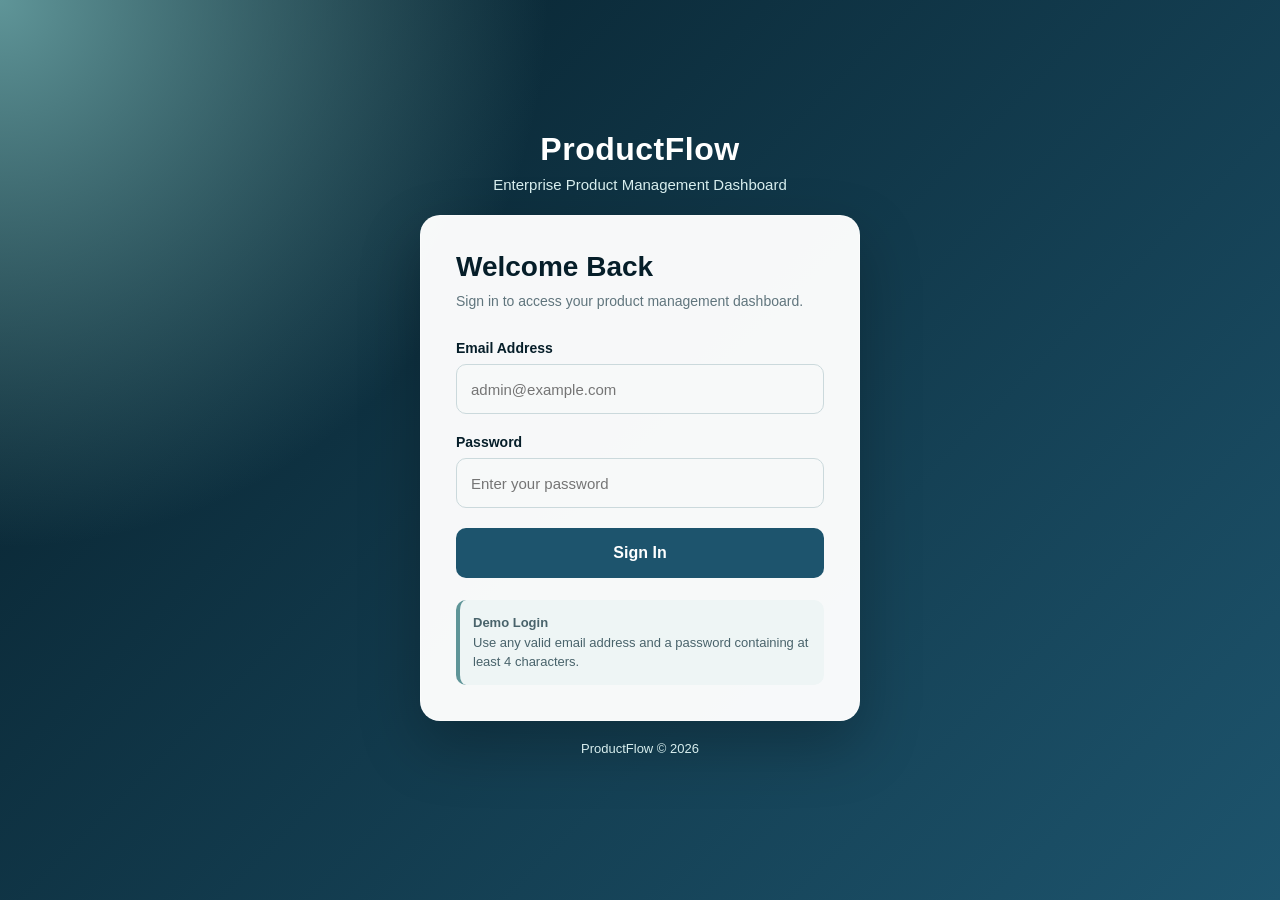
==== commit eb342615: "Complete ProductFlow capstone features" ====
--- a/semantic-dashboard/index.html
+++ b/semantic-dashboard/index.html
@@ -12,10 +12,10 @@
 
     <meta
         name="description"
-        content="Responsive accessible enterprise dashboard with dynamic REST API product data"
+        content="ProductFlow - Enterprise Product Management Dashboard"
     >
 
-    <title>Enterprise Dashboard</title>
+    <title>ProductFlow | Dashboard</title>
 
     <link
         rel="stylesheet"
@@ -28,62 +28,70 @@
 <body>
 
     <!-- Skip Navigation -->
+
     <a
+        href="#main-content"
         class="skip-link"
-        href="#main-content"
     >
         Skip to main content
     </a>
 
 
     <!-- ==================================================
-         Header
+         HEADER
          ================================================== -->
 
     <header class="site-header">
 
-        <div class="header-content">
-
-            <a
-                href="#"
-                class="brand"
-                aria-label="Enterprise Dashboard Home"
+        <a
+            href="#dashboard"
+            class="brand"
+        >
+            ProductFlow
+        </a>
+
+
+        <nav
+            class="primary-nav"
+            aria-label="Primary navigation"
+        >
+
+            <a href="#dashboard">
+                Dashboard
+            </a>
+
+            <a href="#products">
+                Products
+            </a>
+
+            <a href="#reports">
+                Reports
+            </a>
+
+            <a href="#settings">
+                Settings
+            </a>
+
+        </nav>
+
+
+        <div class="user-area">
+
+            <span
+                id="user-name"
+                class="user-name"
             >
-                Enterprise Dashboard
-            </a>
-
-
-            <nav aria-label="Primary navigation">
-
-                <ul class="nav-list">
-
-                    <li>
-                        <a href="#dashboard">
-                            Dashboard
-                        </a>
-                    </li>
-
-                    <li>
-                        <a href="#products">
-                            Products
-                        </a>
-                    </li>
-
-                    <li>
-                        <a href="#reports">
-                            Reports
-                        </a>
-                    </li>
-
-                    <li>
-                        <a href="#settings">
-                            Settings
-                        </a>
-                    </li>
-
-                </ul>
-
-            </nav>
+                Admin User
+            </span>
+
+
+            <button
+                type="button"
+                id="logout-button"
+                class="secondary-button"
+            >
+                Logout
+            </button>
 
         </div>
 
@@ -91,50 +99,43 @@
 
 
     <!-- ==================================================
-         Page Layout
+         PAGE LAYOUT
          ================================================== -->
 
     <div class="page-layout">
 
 
-        <!-- Sidebar -->
+        <!-- ==================================================
+             SIDEBAR
+             ================================================== -->
 
         <aside
             class="sidebar"
-            aria-label="Dashboard sidebar"
+            aria-label="Dashboard navigation"
         >
 
-            <nav aria-label="Sidebar navigation">
-
-                <h2>Menu</h2>
-
-                <ul>
-
-                    <li>
-                        <a href="#dashboard">
-                            Overview
-                        </a>
-                    </li>
-
-                    <li>
-                        <a href="#products">
-                            Products
-                        </a>
-                    </li>
-
-                    <li>
-                        <a href="#reports">
-                            Reports
-                        </a>
-                    </li>
-
-                    <li>
-                        <a href="#settings">
-                            Settings
-                        </a>
-                    </li>
-
-                </ul>
+            <div class="sidebar-title">
+                Workspace
+            </div>
+
+
+            <nav>
+
+                <a href="#dashboard">
+                    Dashboard
+                </a>
+
+                <a href="#products">
+                    Products
+                </a>
+
+                <a href="#reports">
+                    Reports
+                </a>
+
+                <a href="#settings">
+                    Settings
+                </a>
 
             </nav>
 
@@ -142,14 +143,17 @@
 
 
         <!-- ==================================================
-             Main Content
+             MAIN
              ================================================== -->
 
-        <main id="main-content">
+        <main
+            id="main-content"
+            class="main-content"
+        >
 
 
             <!-- ==================================================
-                 Dashboard
+                 DASHBOARD
                  ================================================== -->
 
             <section
@@ -157,317 +161,421 @@
                 aria-labelledby="dashboard-title"
             >
 
-                <header class="section-header">
+                <div class="section-heading">
 
                     <div>
 
-                        <p class="eyebrow">
+                        <span class="section-label">
                             Overview
+                        </span>
+
+                        <h1 id="dashboard-title">
+                            Product Dashboard
+                        </h1>
+
+                        <p>
+                            Monitor your products, categories,
+                            and application status.
                         </p>
 
-                        <h1 id="dashboard-title">
-                            Dashboard
-                        </h1>
-
-                        <p>
-                            Monitor products, business activity,
-                            and application data.
-                        </p>
-
-                    </div>
-
-                </header>
-
-
-                <section aria-labelledby="summary-title">
-
-                    <h2 id="summary-title">
-                        Summary
-                    </h2>
-
-
-                    <div class="card-grid">
-
-
-                        <article class="dashboard-card">
-
-                            <h3>
-                                Live Products
-                            </h3>
-
-                            <p class="card-value">
-                                API
+                    </div>
+
+                </div>
+
+
+                <div class="dashboard-grid">
+
+
+                    <article class="dashboard-card">
+
+                        <div class="card-icon">
+                            📦
+                        </div>
+
+                        <div>
+
+                            <p class="card-label">
+                                Total Products
                             </p>
 
-                            <p>
-                                Products loaded from a REST API.
+                            <strong id="total-products">
+                                0
+                            </strong>
+
+                        </div>
+
+                    </article>
+
+
+                    <article class="dashboard-card">
+
+                        <div class="card-icon">
+                            🗂️
+                        </div>
+
+                        <div>
+
+                            <p class="card-label">
+                                Categories
                             </p>
 
-                        </article>
-
-
-                        <article class="dashboard-card">
-
-                            <h3>
-                                Dynamic Search
-                            </h3>
-
-                            <p class="card-value">
-                                Live
+                            <strong id="total-categories">
+                                0
+                            </strong>
+
+                        </div>
+
+                    </article>
+
+
+                    <article class="dashboard-card">
+
+                        <div class="card-icon">
+                            ●
+                        </div>
+
+                        <div>
+
+                            <p class="card-label">
+                                Application Status
                             </p>
 
-                            <p>
-                                Filter products without reloading.
-                            </p>
-
-                        </article>
-
-
-                        <article class="dashboard-card">
-
-                            <h3>
-                                Local Cache
-                            </h3>
-
-                            <p class="card-value">
-                                ON
-                            </p>
-
-                            <p>
-                                Recent product data is cached locally.
-                            </p>
-
-                        </article>
-
-                    </div>
-
-                </section>
+                            <strong
+                                id="application-status"
+                                class="status-text"
+                            >
+                                Loading...
+                            </strong>
+
+                        </div>
+
+                    </article>
+
+                </div>
 
             </section>
 
 
             <!-- ==================================================
-                 Dynamic Products
+                 PRODUCTS
                  ================================================== -->
 
             <section
                 id="products"
+                class="products-section"
                 aria-labelledby="products-title"
             >
 
-                <header class="section-header">
+                <div class="section-heading">
 
                     <div>
 
-                        <p class="eyebrow">
-                            REST API
+                        <span class="section-label">
+                            Catalog
+                        </span>
+
+                        <h2 id="products-title">
+                            Product Catalog
+                        </h2>
+
+                        <p>
+                            Search, filter, and sort products.
                         </p>
 
-                        <h2 id="products-title">
-                            Product Explorer
-                        </h2>
-
-                        <p>
-                            Search, filter, and sort live product data.
-                        </p>
-
-                    </div>
-
-                </header>
-
-
-                <!-- Error Banner -->
+                    </div>
+
+
+                    <button
+                        type="button"
+                        id="add-product-button"
+                        class="primary-button"
+                    >
+                        + Add Product
+                    </button>
+
+                </div>
+
+
+                <!-- Product Controls -->
+
+                <div class="product-toolbar">
+
+                    <div class="product-controls">
+
+
+                        <div class="search-group">
+
+                            <label for="product-search">
+                                Search Products
+                            </label>
+
+                            <input
+                                type="search"
+                                id="product-search"
+                                placeholder="Search by product name or category..."
+                                autocomplete="off"
+                            >
+
+                        </div>
+
+
+                        <div class="search-group sort-group">
+
+                            <label for="sort-products">
+                                Sort By
+                            </label>
+
+                            <select id="sort-products">
+
+                                <option value="default">
+                                    Default
+                                </option>
+
+                                <option value="price-low">
+                                    Price: Low to High
+                                </option>
+
+                                <option value="price-high">
+                                    Price: High to Low
+                                </option>
+
+                                <option value="name">
+                                    Name: A to Z
+                                </option>
+
+                            </select>
+
+                        </div>
+
+                    </div>
+
+                </div>
+
+
+                <!-- Categories -->
+
+                <div class="category-section">
+
+                    <h3>
+                        Categories
+                    </h3>
+
+                    <div
+                        id="category-tabs"
+                        class="category-tabs"
+                        aria-label="Product categories"
+                    >
+                    </div>
+
+                </div>
+
+
+                <!-- Error -->
 
                 <div
                     id="error-banner"
                     class="error-banner"
                     role="alert"
-                    aria-live="assertive"
                     hidden
-                ></div>
-
-
-                <!-- Search and Sort Controls -->
-
-                <div class="product-controls">
-
-
-                    <div class="search-group">
-
-                        <label for="product-search">
-                            Search Products
-                        </label>
-
-                        <input
-                            type="search"
-                            id="product-search"
-                            name="product-search"
-                            placeholder="Search by product name..."
-                            autocomplete="off"
-                        >
-
-                    </div>
-
-
-                    <div class="sort-group">
-
-                        <label for="sort-products">
-                            Sort Products
-                        </label>
-
-                        <select
-                            id="sort-products"
-                            name="sort-products"
-                        >
-
-                            <option value="default">
-                                Default order
-                            </option>
-
-                            <option value="price-low">
-                                Price: Low to High
-                            </option>
-
-                            <option value="price-high">
-                                Price: High to Low
-                            </option>
-
-                            <option value="name">
-                                Name: A to Z
-                            </option>
-
-                        </select>
-
-                    </div>
-
-                </div>
-
-
-                <!-- Category Tabs -->
-
-                <section
-                    aria-labelledby="category-title"
-                    class="category-section"
                 >
-
-                    <h3 id="category-title">
-                        Categories
-                    </h3>
-
-                    <div
-                        id="category-tabs"
-                        class="category-tabs"
-                        role="group"
-                        aria-label="Product categories"
-                    ></div>
-
-                </section>
-
-
-                <!-- Loading Message -->
+                </div>
+
+
+                <!-- Loading -->
 
                 <div
                     id="loading-message"
                     class="loading-message"
-                    role="status"
-                    aria-live="polite"
                 >
+
                     Loading products...
-                </div>
-
-
-                <!-- Dynamic Product Container -->
+
+                </div>
+
+
+                <!-- Products -->
 
                 <div
                     id="product-container"
                     class="product-grid"
-                    aria-live="polite"
-                ></div>
+                >
+                </div>
 
             </section>
 
 
             <!-- ==================================================
-                 Reports
+                 REPORTS
                  ================================================== -->
 
             <section
                 id="reports"
+                class="content-section"
                 aria-labelledby="reports-title"
             >
 
-                <h2 id="reports-title">
-                    Reports
-                </h2>
-
-
-                <article class="report-card">
+                <div class="section-heading">
+
+                    <div>
+
+                        <span class="section-label">
+                            Analytics
+                        </span>
+
+                        <h2 id="reports-title">
+                            Reports & Analysis
+                        </h2>
+
+                        <p>
+                            Review product catalog activity
+                            and application information.
+                        </p>
+
+                    </div>
+
+                </div>
+
+
+                <article class="content-card">
 
                     <h3>
-                        Dynamic Data Report
+                        Product Management Report
                     </h3>
 
                     <p>
-                        Product information is retrieved asynchronously
-                        from a public REST API and updated dynamically
-                        without a full-page reload.
+                        ProductFlow provides a centralized
+                        interface for managing product
+                        information, categories, and catalog
+                        data.
                     </p>
 
+                    <div class="report-grid">
+
+                        <div class="report-item">
+
+                            <span>
+                                Catalog
+                            </span>
+
+                            <strong>
+                                Dynamic
+                            </strong>
+
+                        </div>
+
+
+                        <div class="report-item">
+
+                            <span>
+                                Data Source
+                            </span>
+
+                            <strong>
+                                REST API
+                            </strong>
+
+                        </div>
+
+
+                        <div class="report-item">
+
+                            <span>
+                                Client State
+                            </span>
+
+                            <strong>
+                                Persistent
+                            </strong>
+
+                        </div>
+
+                    </div>
+
                 </article>
 
             </section>
 
 
             <!-- ==================================================
-                 Settings
+                 SETTINGS
                  ================================================== -->
 
             <section
                 id="settings"
+                class="content-section"
                 aria-labelledby="settings-title"
             >
 
-                <h2 id="settings-title">
-                    Settings
-                </h2>
-
-
-                <article class="settings-card">
+                <div class="section-heading">
+
+                    <div>
+
+                        <span class="section-label">
+                            Configuration
+                        </span>
+
+                        <h2 id="settings-title">
+                            Settings
+                        </h2>
+
+                        <p>
+                            Manage local application data.
+                        </p>
+
+                    </div>
+
+                </div>
+
+
+                <article class="content-card">
 
                     <h3>
-                        Client Preferences
+                        Local Data
                     </h3>
 
                     <p>
-                        Product data caching is handled using
-                        browser localStorage.
+                        Clear locally cached product data
+                        and reload the latest information.
                     </p>
 
+
+                    <button
+                        type="button"
+                        id="clear-cache-button"
+                        class="secondary-button"
+                    >
+                        Clear Cached Data
+                    </button>
+
                 </article>
 
             </section>
 
+
         </main>
 
     </div>
 
 
     <!-- ==================================================
-         Footer
+         FOOTER
          ================================================== -->
 
     <footer class="site-footer">
 
         <p>
-            &copy; 2026 Enterprise Dashboard.
-            Built with HTML5, CSS3, and JavaScript ES6+.
+            ProductFlow &copy; 2026
         </p>
 
+        <p>
+            Accessible Product Management Dashboard
+        </p>
+
     </footer>
 
 
     <!-- ==================================================
-         JavaScript Application
+         JAVASCRIPT
          ================================================== -->
 
     <script
--- a/semantic-dashboard/style.css
+++ b/semantic-dashboard/style.css
@@ -1,91 +1,70 @@
 /* =========================================================
-   DESIGN TOKENS
+   PRODUCTFLOW - FINAL UI
    ========================================================= */
 
 :root {
-    --color-primary: #061e29;
-    --color-secondary: #1d546d;
-    --color-accent: #5f9598;
-    --color-background: #f3f4f4;
-    --color-surface: #ffffff;
-    --color-text: #061e29;
-    --color-muted: #5d6b70;
-    --color-border: #d9e2e4;
-    --color-danger: #b42318;
-    --color-danger-bg: #fef3f2;
-
-    --font-family:
-        Inter, ui-sans-serif, system-ui, -apple-system,
-        BlinkMacSystemFont, "Segoe UI", sans-serif;
-
-    --font-size-xs: 0.75rem;
-    --font-size-sm: 0.875rem;
-    --font-size-base: 1rem;
-    --font-size-lg: 1.125rem;
-    --font-size-xl: 1.5rem;
-    --font-size-2xl: 2rem;
-
-    --space-1: 0.25rem;
-    --space-2: 0.5rem;
-    --space-3: 0.75rem;
-    --space-4: 1rem;
-    --space-5: 1.25rem;
-    --space-6: 1.5rem;
-    --space-8: 2rem;
-    --space-10: 2.5rem;
-
-    --radius-sm: 0.5rem;
-    --radius-md: 0.75rem;
-    --radius-lg: 1rem;
-
-    --shadow-sm:
-        0 2px 8px rgba(6, 30, 41, 0.08);
-
-    --shadow-md:
-        0 8px 24px rgba(6, 30, 41, 0.12);
-
-    --transition:
-        180ms ease;
-}
-
-
-/* =========================================================
-   DARK THEME
-   ========================================================= */
-
-@media (prefers-color-scheme: dark) {
-
-    :root {
-        --color-background: #061e29;
-        --color-surface: #102f3a;
-        --color-text: #f3f4f4;
-        --color-muted: #b8c8cb;
-        --color-border: #31515b;
-    }
-}
-
-
-/* =========================================================
-   GLOBAL
+    --bg: #061e29;
+    --bg2: #082832;
+    --card: #0d303d;
+    --card2: #113947;
+
+    --primary: #1d546d;
+    --teal: #5f9598;
+    --teal-light: #8fc5c8;
+
+    --white: #ffffff;
+    --text: #dce9eb;
+    --muted: #91adb3;
+
+    --border: rgba(143, 197, 200, 0.18);
+    --border-hover: rgba(143, 197, 200, 0.42);
+
+    --danger: #e58d8d;
+
+    --radius: 14px;
+}
+
+/* =========================================================
+   RESET
    ========================================================= */
 
 * {
     box-sizing: border-box;
+    margin: 0;
+    padding: 0;
 }
 
 html {
     scroll-behavior: smooth;
+}
+
+body {
+    min-height: 100vh;
+
+    background: var(--bg);
+
+    color: var(--text);
+
+    font-family:
+        Inter,
+        "Segoe UI",
+        Arial,
+        sans-serif;
+
+    line-height: 1.5;
+
     overflow-x: hidden;
 }
 
-body {
-    margin: 0;
-    font-family: var(--font-family);
-    font-size: var(--font-size-base);
-    line-height: 1.6;
-    background: var(--color-background);
-    color: var(--color-text);
-    overflow-x: hidden;
+button,
+input,
+select,
+textarea {
+    font: inherit;
+}
+
+button {
+    cursor: pointer;
 }
 
 img {
@@ -93,47 +72,10 @@
     display: block;
 }
 
-button,
-input,
-select {
-    font: inherit;
-}
-
-button,
-select,
-input {
-    border-radius: var(--radius-sm);
-}
-
 a {
-    color: var(--color-secondary);
-}
-
-a:hover {
-    color: var(--color-accent);
-}
-
-
-/* =========================================================
-   SKIP LINK
-   ========================================================= */
-
-.skip-link {
-    position: absolute;
-    left: 1rem;
-    top: -100px;
-    z-index: 9999;
-    padding: 0.75rem 1rem;
-    background: var(--color-primary);
-    color: white;
     text-decoration: none;
-    border-radius: var(--radius-sm);
-}
-
-.skip-link:focus {
-    top: 1rem;
-}
-
+    color: inherit;
+}
 
 /* =========================================================
    HEADER
@@ -143,467 +85,810 @@
     position: sticky;
     top: 0;
     z-index: 1000;
-    background: var(--color-primary);
-    color: white;
-    box-shadow: var(--shadow-md);
-}
-
-.header-content {
-    width: min(100% - 2rem, 1440px);
-    margin: 0 auto;
+
+    width: 100%;
     min-height: 72px;
 
     display: flex;
+    align-items: center;
+    justify-content: space-between;
+
+    padding: 0 28px;
+
+    background: #061e29;
+
+    border-bottom: 1px solid var(--border);
+}
+
+.brand {
+    display: flex;
+    align-items: center;
+
+    gap: 11px;
+
+    flex-shrink: 0;
+}
+
+.brand-mark {
+    width: 40px;
+    height: 40px;
+
+    display: flex;
+    align-items: center;
+    justify-content: center;
+
+    border-radius: 10px;
+
+    background: var(--primary);
+
+    color: white;
+
+    font-size: 14px;
+    font-weight: 800;
+}
+
+.brand-text {
+    color: white;
+
+    font-size: 20px;
+    font-weight: 800;
+}
+
+.primary-nav {
+    display: flex;
+    align-items: center;
+
+    gap: 5px;
+
+    margin-left: auto;
+}
+
+.primary-nav a {
+    padding: 8px 12px;
+
+    border-radius: 8px;
+
+    color: var(--text);
+
+    font-size: 13px;
+    font-weight: 600;
+}
+
+.primary-nav a:hover,
+.primary-nav a.active {
+    background: rgba(95, 149, 152, 0.13);
+
+    color: white;
+}
+
+.header-actions {
+    display: flex;
+    align-items: center;
+
+    gap: 8px;
+
+    margin-left: 20px;
+}
+
+.user-name {
+    color: var(--text);
+
+    font-size: 13px;
+}
+
+.cart-button,
+.logout-button {
+    min-height: 38px;
+
+    padding: 7px 12px;
+
+    border: 1px solid var(--border);
+
+    border-radius: 8px;
+
+    background: transparent;
+
+    color: var(--text);
+
+    font-size: 12px;
+    font-weight: 700;
+}
+
+.cart-button:hover,
+.logout-button:hover {
+    background: rgba(95, 149, 152, 0.1);
+
+    border-color: var(--border-hover);
+}
+
+#cart-count {
+    min-width: 20px;
+    height: 20px;
+
+    display: inline-flex;
+    align-items: center;
+    justify-content: center;
+
+    margin-left: 5px;
+
+    border-radius: 50%;
+
+    background: var(--teal);
+
+    color: white;
+
+    font-size: 10px;
+    font-weight: 800;
+}
+
+/* =========================================================
+   LAYOUT
+   ========================================================= */
+
+.app-layout {
+    width: 100%;
+
+    display: grid;
+
+    grid-template-columns: 220px minmax(0, 1fr);
+
+    min-height: calc(100vh - 72px);
+}
+
+.sidebar {
+    padding: 24px 14px;
+
+    background: var(--bg2);
+
+    border-right: 1px solid var(--border);
+}
+
+.sidebar-title {
+    margin: 0 10px 12px;
+
+    color: var(--muted);
+
+    font-size: 10px;
+    font-weight: 800;
+
+    text-transform: uppercase;
+
+    letter-spacing: 1px;
+}
+
+.sidebar nav {
+    display: flex;
+
     flex-direction: column;
-    align-items: flex-start;
-    justify-content: center;
-
-    gap: var(--space-4);
-    padding: var(--space-4) 0;
-}
-
-.brand {
-    color: white;
-    text-decoration: none;
-    font-size: var(--font-size-lg);
+
+    gap: 4px;
+}
+
+.sidebar nav a {
+    min-height: 41px;
+
+    display: flex;
+    align-items: center;
+
+    padding: 9px 12px;
+
+    border-radius: 8px;
+
+    color: var(--text);
+
+    font-size: 13px;
+    font-weight: 600;
+}
+
+.sidebar nav a:hover {
+    background: rgba(95, 149, 152, 0.1);
+
+    color: white;
+}
+
+.sidebar nav a.active {
+    background: var(--primary);
+
+    color: white;
+
+    border-left: 3px solid var(--teal-light);
+}
+
+/* =========================================================
+   MAIN
+   ========================================================= */
+
+.main-content {
+    width: 100%;
+    min-width: 0;
+
+    padding: 32px 34px 55px;
+
+    background: var(--bg);
+}
+
+.page-section {
+    width: 100%;
+
+    margin-bottom: 45px;
+}
+
+.section-heading {
+    margin-bottom: 24px;
+}
+
+.section-heading h1 {
+    color: white;
+
+    font-size: 32px;
     font-weight: 800;
 }
 
-.nav-list {
-    display: flex;
-    flex-wrap: wrap;
-    gap: var(--space-4);
-    list-style: none;
-    padding: 0;
-    margin: 0;
-}
-
-.nav-list a {
-    color: white;
-    text-decoration: none;
-    font-weight: 600;
-}
-
-.nav-list a:hover {
-    color: #d7eeee;
-}
-
-
-/* =========================================================
-   PAGE LAYOUT
-   ========================================================= */
-
-.page-layout {
-    width: min(100% - 2rem, 1440px);
-    margin: 0 auto;
+.section-heading h2 {
+    color: white;
+
+    font-size: 23px;
+    font-weight: 750;
+}
+
+.section-heading p {
+    margin-top: 6px;
+
+    color: var(--muted);
+
+    font-size: 13px;
+}
+
+/* =========================================================
+   DASHBOARD
+   ========================================================= */
+
+.dashboard-grid {
+    width: 100%;
 
     display: grid;
-    grid-template-columns: 1fr;
-
-    gap: var(--space-6);
-    padding: var(--space-6) 0;
-}
-
-
-/* =========================================================
-   SIDEBAR
-   ========================================================= */
-
-.sidebar {
-    background: var(--color-surface);
-    border: 1px solid var(--color-border);
-    border-radius: var(--radius-lg);
-    padding: var(--space-5);
-    box-shadow: var(--shadow-sm);
-
-    height: fit-content;
-}
-
-.sidebar h2 {
-    margin-top: 0;
-}
-
-.sidebar ul {
-    list-style: none;
-    margin: 0;
-    padding: 0;
+
+    grid-template-columns:
+        repeat(3, minmax(0, 1fr));
+
+    gap: 18px;
+
+    margin-bottom: 38px;
+}
+
+.dashboard-card {
+    min-width: 0;
+
+    padding: 21px;
+
+    background: var(--card);
+
+    border: 1px solid var(--border);
+
+    border-radius: var(--radius);
+}
+
+.card-label {
+    color: var(--muted);
+
+    font-size: 12px;
+    font-weight: 650;
+}
+
+.dashboard-card strong {
+    display: block;
+
+    margin-top: 6px;
+
+    color: white;
+
+    font-size: 30px;
+    font-weight: 800;
+}
+
+/* =========================================================
+   PRODUCT HEADER
+   ========================================================= */
+
+.product-section-heading {
+    width: 100%;
+
+    display: flex;
+
+    align-items: center;
+
+    justify-content: space-between;
+
+    gap: 20px;
+
+    margin-bottom: 20px;
+}
+
+.product-section-heading h2 {
+    color: white;
+
+    font-size: 23px;
+    font-weight: 750;
+}
+
+.product-section-heading p {
+    margin-top: 5px;
+
+    color: var(--muted);
+
+    font-size: 13px;
+}
+
+/* =========================================================
+   TOOLBAR
+   ========================================================= */
+
+.product-toolbar {
+    width: 100%;
 
     display: grid;
-    gap: var(--space-3);
-}
-
-.sidebar a {
-    display: block;
-    padding: var(--space-2) var(--space-3);
-    border-radius: var(--radius-sm);
-    text-decoration: none;
-}
-
-.sidebar a:hover {
-    background: rgba(95, 149, 152, 0.15);
-}
-
-
-/* =========================================================
-   MAIN
-   ========================================================= */
-
-main {
-    min-width: 0;
-}
-
-main > section {
-    margin-bottom: var(--space-10);
-}
-
-.section-header {
-    margin-bottom: var(--space-6);
-}
-
-.eyebrow {
-    margin: 0;
-    color: var(--color-accent);
-    font-size: var(--font-size-sm);
-    font-weight: 800;
-    text-transform: uppercase;
-    letter-spacing: 0.08em;
-}
-
-h1,
-h2,
-h3 {
-    line-height: 1.2;
-}
-
-h1 {
-    font-size: var(--font-size-2xl);
-    margin: var(--space-2) 0;
-}
-
-h2 {
-    font-size: var(--font-size-xl);
-}
-
-h3 {
-    font-size: var(--font-size-lg);
-}
-
-
-/* =========================================================
-   DASHBOARD CARDS
-   ========================================================= */
-
-.card-grid {
-    display: grid;
-    grid-template-columns: 1fr;
-    gap: var(--space-4);
-}
-
-.dashboard-card,
-.report-card,
-.settings-card {
-    background: var(--color-surface);
-    border: 1px solid var(--color-border);
-    border-radius: var(--radius-lg);
-    padding: var(--space-5);
-    box-shadow: var(--shadow-sm);
-
-    backdrop-filter: blur(12px);
-    -webkit-backdrop-filter: blur(12px);
-
-    transition:
-        transform var(--transition),
-        box-shadow var(--transition);
-}
-
-.dashboard-card:hover,
-.report-card:hover,
-.settings-card:hover {
-    transform: translateY(-3px);
-    box-shadow: var(--shadow-md);
-}
-
-.card-value {
-    margin: 0;
-    color: var(--color-secondary);
-    font-size: 1.75rem;
-    font-weight: 800;
-}
-
-
-/* =========================================================
-   PRODUCT CONTROLS
-   ========================================================= */
-
-.product-controls {
-    display: grid;
-    grid-template-columns: 1fr;
-    gap: var(--space-4);
-
-    margin-bottom: var(--space-6);
+
+    grid-template-columns:
+        minmax(0, 1fr)
+        210px;
+
+    gap: 14px;
+
+    margin-bottom: 22px;
 }
 
 .search-group,
 .sort-group {
-    display: grid;
-    gap: var(--space-2);
+    min-width: 0;
 }
 
 .search-group label,
 .sort-group label {
+    display: block;
+
+    margin-bottom: 6px;
+
+    color: var(--text);
+
+    font-size: 12px;
     font-weight: 700;
 }
 
-.search-group input,
-.sort-group select {
+input,
+select,
+textarea {
     width: 100%;
-    min-height: 46px;
-
-    padding: 0.7rem 0.85rem;
-
-    border: 1px solid var(--color-border);
-    background: var(--color-surface);
-    color: var(--color-text);
+
+    min-height: 42px;
+
+    padding: 9px 12px;
+
+    border: 1px solid var(--border);
+
+    border-radius: 8px;
 
     outline: none;
-}
-
-.search-group input:focus,
-.sort-group select:focus {
-    border-color: var(--color-accent);
+
+    background: #092a36;
+
+    color: white;
+}
+
+input::placeholder,
+textarea::placeholder {
+    color: #77949a;
+}
+
+input:focus,
+select:focus,
+textarea:focus {
+    border-color: var(--teal);
+
     box-shadow:
-        0 0 0 3px rgba(95, 149, 152, 0.2);
-}
-
-
-/* =========================================================
-   CATEGORY SECTION
+        0 0 0 3px rgba(95, 149, 152, 0.1);
+}
+
+select option {
+    background: var(--card);
+
+    color: white;
+}
+
+/* =========================================================
+   CATEGORIES
    ========================================================= */
 
 .category-section {
-    margin-bottom: var(--space-6);
+    margin-bottom: 24px;
 }
 
 .category-section h3 {
-    margin-bottom: var(--space-3);
+    margin-bottom: 8px;
+
+    color: var(--text);
+
+    font-size: 12px;
 }
 
 .category-tabs {
-    display: flex;
+    width: 100%;
+
+    display: flex;
+
     flex-wrap: wrap;
-    gap: var(--space-2);
-}
-
-.category-button {
-    border: 1px solid var(--color-secondary);
-    background: var(--color-surface);
-    color: var(--color-secondary);
-
-    padding: 0.6rem 1rem;
-
-    cursor: pointer;
+
+    gap: 7px;
+}
+
+.category-tab {
+    min-height: 34px;
+
+    padding: 6px 13px;
+
+    border: 1px solid var(--border);
+
+    border-radius: 999px;
+
+    background: transparent;
+
+    color: var(--text);
+
+    font-size: 12px;
+    font-weight: 650;
+}
+
+.category-tab:hover {
+    background: rgba(95, 149, 152, 0.1);
+
+    border-color: var(--border-hover);
+}
+
+.category-tab.active {
+    background: var(--primary);
+
+    border-color: var(--teal);
+
+    color: white;
+}
+
+/* =========================================================
+   BUTTONS
+   ========================================================= */
+
+.primary-button,
+.secondary-button,
+.danger-button {
+    min-height: 39px;
+
+    padding: 8px 13px;
+
+    border-radius: 8px;
+
+    font-size: 12px;
+    font-weight: 750;
+}
+
+.primary-button {
+    border: 1px solid var(--teal);
+
+    background: var(--primary);
+
+    color: white;
+}
+
+.primary-button:hover {
+    background: #286b84;
+}
+
+.secondary-button {
+    border: 1px solid var(--border);
+
+    background: rgba(95, 149, 152, 0.07);
+
+    color: var(--text);
+}
+
+.secondary-button:hover {
+    background: rgba(95, 149, 152, 0.16);
+
+    color: white;
+}
+
+.danger-button {
+    border: 1px solid rgba(229, 141, 141, 0.25);
+
+    background: rgba(229, 141, 141, 0.06);
+
+    color: #ffb0b0;
+}
+
+.danger-button:hover {
+    background: rgba(229, 141, 141, 0.15);
+}
+
+/* =========================================================
+   !!! PRODUCT GRID !!!
+   ========================================================= */
+
+/*
+   IMPORTANT:
+   Cards will ALWAYS be arranged horizontally.
+   Desktop = 3 cards
+   Medium screen = 2 cards
+   Mobile = 1 card
+*/
+
+.product-container {
+    width: 100%;
+
+    display: grid !important;
+
+    grid-template-columns:
+        repeat(3, minmax(0, 1fr)) !important;
+
+    gap: 22px !important;
+
+    align-items: stretch;
+
+    justify-items: stretch;
+}
+
+/* =========================================================
+   PRODUCT CARD
+   ========================================================= */
+
+.product-card {
+    display: flex !important;
+
+    flex-direction: column !important;
+
+    width: auto !important;
+
+    min-width: 0 !important;
+
+    max-width: none !important;
+
+    height: 100%;
+
+    margin: 0 !important;
+
+    padding: 0 !important;
+
+    overflow: hidden;
+
+    background: var(--card);
+
+    border: 1px solid var(--border);
+
+    border-radius: 14px;
+
+    box-shadow:
+        0 8px 25px rgba(0, 0, 0, 0.18);
 
     transition:
-        background var(--transition),
-        color var(--transition),
-        transform var(--transition);
-}
-
-.category-button:hover {
-    background: var(--color-accent);
-    color: white;
-    transform: translateY(-1px);
-}
-
-.category-button.active {
-    background: var(--color-secondary);
-    color: white;
-}
-
-
-/* =========================================================
-   ERROR BANNER
-   ========================================================= */
-
-.error-banner {
-    margin-bottom: var(--space-5);
-
-    padding: var(--space-4);
-
-    border: 1px solid #f0b8b2;
-    border-radius: var(--radius-md);
-
-    background: var(--color-danger-bg);
-    color: var(--color-danger);
-
-    font-weight: 700;
-}
-
-
-/* =========================================================
-   LOADING
-   ========================================================= */
-
-.loading-message {
-    margin-bottom: var(--space-5);
-    padding: var(--space-4);
-
-    border-radius: var(--radius-md);
-
-    background: var(--color-surface);
-    border: 1px solid var(--color-border);
-
-    font-weight: 700;
-}
-
-
-/* =========================================================
-   PRODUCT GRID
-   ========================================================= */
-
-.product-grid {
-    display: grid;
-    grid-template-columns: 1fr;
-    gap: var(--space-5);
-}
-
-
-/* =========================================================
-   PRODUCT CARD
-   ========================================================= */
-
-.product-card {
-    display: flex;
-    flex-direction: column;
-
-    overflow: hidden;
-
-    background: var(--color-surface);
-    border: 1px solid var(--color-border);
-    border-radius: var(--radius-lg);
-
-    box-shadow: var(--shadow-sm);
-
-    transition:
-        transform var(--transition),
-        box-shadow var(--transition);
+        transform 0.2s ease,
+        border-color 0.2s ease,
+        box-shadow 0.2s ease;
 }
 
 .product-card:hover {
     transform: translateY(-4px);
-    box-shadow: var(--shadow-md);
-}
+
+    border-color: var(--border-hover);
+
+    box-shadow:
+        0 14px 35px rgba(0, 0, 0, 0.28);
+}
+
+/* =========================================================
+   PRODUCT IMAGE
+   ========================================================= */
 
 .product-image-wrapper {
-    min-height: 220px;
-
-    display: flex;
-    align-items: center;
+    width: 100% !important;
+
+    height: 225px !important;
+
+    min-height: 225px;
+
+    flex-shrink: 0;
+
+    display: flex;
+
+    align-items: center;
+
     justify-content: center;
 
-    padding: var(--space-6);
-
-    background: rgba(95, 149, 152, 0.08);
-}
-
-.product-image-wrapper img {
+    padding: 22px;
+
+    background: #f3f4f4;
+
+    overflow: hidden;
+}
+
+.product-image {
+    width: 100% !important;
+
+    height: 100% !important;
+
+    max-width: 100%;
+
+    max-height: 100%;
+
+    object-fit: contain;
+
+    display: block;
+}
+
+.product-card:hover .product-image {
+    transform: scale(1.03);
+}
+
+/* =========================================================
+   PRODUCT INFO
+   ========================================================= */
+
+.product-info {
+    width: 100% !important;
+
+    min-width: 0;
+
+    flex: 1;
+
+    display: flex;
+
+    flex-direction: column;
+
+    padding: 18px;
+}
+
+/* =========================================================
+   CATEGORY
+   ========================================================= */
+
+.product-category {
     width: 100%;
-    height: 200px;
-    object-fit: contain;
-}
-
-.product-content {
-    display: flex;
-    flex-direction: column;
-
-    gap: var(--space-2);
-
-    padding: var(--space-5);
-}
-
-.product-content h3 {
+
+    height: 19px;
+
+    margin-bottom: 7px;
+
+    overflow: hidden;
+
+    color: var(--teal-light);
+
+    font-size: 10px;
+    font-weight: 800;
+
+    line-height: 19px;
+
+    letter-spacing: 0.8px;
+
+    text-transform: uppercase;
+
+    white-space: nowrap;
+
+    text-overflow: ellipsis;
+}
+
+/* =========================================================
+   TITLE
+   ========================================================= */
+
+.product-title {
+    width: 100%;
+
+    min-height: 44px;
+
+    max-height: 44px;
+
     margin: 0;
 
-    font-size: var(--font-size-base);
-    line-height: 1.4;
-}
-
-.product-category {
-    margin: 0;
-
-    color: var(--color-accent);
-
-    font-size: var(--font-size-sm);
+    overflow: hidden;
+
+    color: white;
+
+    font-size: 15px;
+
+    font-weight: 750;
+
+    line-height: 22px;
+
+    display: -webkit-box;
+
+    -webkit-line-clamp: 2;
+
+    -webkit-box-orient: vertical;
+}
+
+/* =========================================================
+   DESCRIPTION
+   ========================================================= */
+
+.product-description {
+    width: 100%;
+
+    min-height: 60px;
+
+    max-height: 60px;
+
+    margin-top: 9px;
+
+    overflow: hidden;
+
+    color: var(--text);
+
+    font-size: 12.5px;
+
+    line-height: 20px;
+
+    display: -webkit-box;
+
+    -webkit-line-clamp: 3;
+
+    -webkit-box-orient: vertical;
+}
+
+/* =========================================================
+   PRICE
+   ========================================================= */
+
+.product-price {
+    min-height: 30px;
+
+    margin-top: 13px;
+
+    color: white;
+
+    font-size: 19px;
+
     font-weight: 800;
 
-    text-transform: capitalize;
-}
-
-.product-price {
-    margin: var(--space-2) 0 0;
-
-    color: var(--color-secondary);
-
-    font-size: var(--font-size-xl);
-    font-weight: 800;
-}
-
-.product-rating {
-    margin: 0;
-
-    color: var(--color-muted);
-    font-size: var(--font-size-sm);
-}
-
-
-/* =========================================================
-   SKELETON LOADING
-   ========================================================= */
-
-.product-skeleton {
+    line-height: 30px;
+}
+
+/* =========================================================
+   PRODUCT ACTIONS
+   ========================================================= */
+
+.product-actions {
+    width: 100% !important;
+
+    display: grid !important;
+
+    grid-template-columns:
+        minmax(0, 1.4fr)
+        minmax(0, 1fr)
+        minmax(0, 1fr) !important;
+
+    gap: 7px;
+
+    margin-top: auto;
+
+    padding-top: 17px;
+}
+
+.product-actions button {
+    width: 100% !important;
+
+    min-width: 0 !important;
+
+    min-height: 38px;
+
+    padding: 7px 5px;
+
+    border-radius: 7px;
+
+    font-size: 11px;
+
+    font-weight: 750;
+
+    white-space: nowrap;
+
     overflow: hidden;
 
-    background: var(--color-surface);
-    border: 1px solid var(--color-border);
-    border-radius: var(--radius-lg);
-
-    padding: var(--space-5);
-
-    animation: pulse 1.5s ease-in-out infinite;
-}
-
-.skeleton-image {
-    height: 200px;
-    margin-bottom: var(--space-5);
-
-    border-radius: var(--radius-md);
-    background: rgba(95, 149, 152, 0.2);
-}
-
-.skeleton-line {
-    height: 16px;
-    margin-bottom: var(--space-3);
-
-    border-radius: 999px;
-    background: rgba(95, 149, 152, 0.2);
-}
-
-.skeleton-line.short {
-    width: 55%;
-}
-
-@keyframes pulse {
-
-    0%,
-    100% {
-        opacity: 0.6;
-    }
-
-    50% {
-        opacity: 1;
-    }
-}
-
+    text-overflow: ellipsis;
+}
 
 /* =========================================================
    EMPTY STATE
@@ -612,151 +897,524 @@
 .empty-state {
     grid-column: 1 / -1;
 
-    padding: var(--space-8);
+    min-height: 180px;
+
+    display: flex;
+
+    align-items: center;
+
+    justify-content: center;
+
+    padding: 30px;
+
+    border: 1px dashed var(--border-hover);
+
+    border-radius: 12px;
+
+    color: var(--muted);
 
     text-align: center;
-
-    background: var(--color-surface);
-    border: 1px dashed var(--color-border);
-    border-radius: var(--radius-lg);
-}
-
-.empty-state h2 {
-    margin-top: 0;
-}
-
+}
+
+/* =========================================================
+   LOADING
+   ========================================================= */
+
+.loading-message {
+    min-height: 170px;
+
+    display: flex;
+
+    align-items: center;
+
+    justify-content: center;
+
+    color: var(--muted);
+}
+
+/* =========================================================
+   ERROR
+   ========================================================= */
+
+.error-banner {
+    margin-bottom: 20px;
+
+    padding: 13px 15px;
+
+    border: 1px solid rgba(229, 141, 141, 0.3);
+
+    border-radius: 9px;
+
+    background: rgba(229, 141, 141, 0.08);
+
+    color: #ffb0b0;
+
+    font-size: 13px;
+}
+
+/* =========================================================
+   REPORTS
+   ========================================================= */
+
+.report-list {
+    display: grid;
+
+    gap: 10px;
+}
+
+.report-item {
+    display: flex;
+
+    align-items: center;
+
+    justify-content: space-between;
+
+    padding: 14px 16px;
+
+    border: 1px solid var(--border);
+
+    border-radius: 9px;
+
+    background: rgba(29, 84, 109, 0.12);
+}
+
+.report-item span {
+    color: var(--text);
+}
+
+.report-item strong {
+    color: white;
+}
+
+/* =========================================================
+   SETTINGS
+   ========================================================= */
+
+.settings-actions {
+    display: flex;
+
+    flex-wrap: wrap;
+
+    gap: 9px;
+}
+
+/* =========================================================
+   MODAL
+   ========================================================= */
+
+dialog {
+    width: min(550px, calc(100% - 30px));
+
+    max-height: 90vh;
+
+    margin: auto;
+
+    padding: 0;
+
+    border: 1px solid var(--border);
+
+    border-radius: 15px;
+
+    background: var(--card);
+
+    color: white;
+
+    box-shadow:
+        0 25px 70px rgba(0, 0, 0, 0.5);
+}
+
+dialog::backdrop {
+    background: rgba(0, 0, 0, 0.72);
+}
+
+.modal-header {
+    display: flex;
+
+    align-items: center;
+
+    justify-content: space-between;
+
+    padding: 19px 21px;
+
+    border-bottom: 1px solid var(--border);
+}
+
+.modal-header h2 {
+    color: white;
+
+    font-size: 19px;
+}
+
+.close-button {
+    width: 34px;
+    height: 34px;
+
+    display: flex;
+
+    align-items: center;
+
+    justify-content: center;
+
+    border: 1px solid var(--border);
+
+    border-radius: 7px;
+
+    background: transparent;
+
+    color: var(--text);
+}
+
+.close-button:hover {
+    background: rgba(95, 149, 152, 0.12);
+
+    color: white;
+}
+
+.modal-body {
+    padding: 21px;
+}
+
+/* =========================================================
+   FORM
+   ========================================================= */
+
+.product-form {
+    display: grid;
+
+    gap: 14px;
+}
+
+.form-field {
+    display: grid;
+
+    gap: 6px;
+}
+
+.form-field label {
+    color: var(--text);
+
+    font-size: 12px;
+
+    font-weight: 700;
+}
+
+.form-actions {
+    display: flex;
+
+    justify-content: flex-end;
+
+    gap: 8px;
+}
+
+/* =========================================================
+   CART
+   ========================================================= */
+
+.cart-items {
+    display: grid;
+
+    gap: 10px;
+}
+
+.cart-item {
+    display: grid;
+
+    grid-template-columns:
+        55px
+        minmax(0, 1fr)
+        auto;
+
+    align-items: center;
+
+    gap: 12px;
+
+    padding: 11px;
+
+    border: 1px solid var(--border);
+
+    border-radius: 9px;
+
+    background: rgba(29, 84, 109, 0.12);
+}
+
+.cart-item-image {
+    width: 55px;
+    height: 55px;
+
+    padding: 6px;
+
+    background: #f3f4f4;
+
+    border-radius: 7px;
+
+    object-fit: contain;
+}
+
+.cart-item-info {
+    min-width: 0;
+}
+
+.cart-item-info h3 {
+    color: white;
+
+    font-size: 13px;
+}
+
+.cart-item-info p {
+    color: var(--teal-light);
+
+    font-size: 12px;
+}
+
+.cart-item-controls {
+    display: flex;
+
+    align-items: center;
+
+    gap: 5px;
+}
+
+.cart-item-controls button {
+    width: 28px;
+    height: 28px;
+
+    border: 1px solid var(--border);
+
+    border-radius: 6px;
+
+    background: transparent;
+
+    color: white;
+}
+
+.cart-summary {
+    display: flex;
+
+    justify-content: space-between;
+
+    margin-top: 18px;
+
+    padding-top: 15px;
+
+    border-top: 1px solid var(--border);
+
+    color: var(--text);
+}
+
+#cart-total {
+    color: white;
+
+    font-size: 18px;
+
+    font-weight: 800;
+}
 
 /* =========================================================
    FOOTER
    ========================================================= */
 
 .site-footer {
-    margin-top: var(--space-10);
-    padding: var(--space-6);
-
-    background: var(--color-primary);
-    color: white;
+    padding: 22px;
+
+    border-top: 1px solid var(--border);
+
+    background: var(--bg);
+
+    color: var(--muted);
 
     text-align: center;
-}
-
-.site-footer p {
-    margin: 0;
-}
-
-
-/* =========================================================
-   320px
-   ========================================================= */
-
-@media (min-width: 320px) {
-
-    .page-layout,
-    .header-content {
-        width: min(100% - 2rem, 1440px);
-    }
-
-    .product-grid {
-        grid-template-columns: repeat(2, minmax(0, 1fr));
-    }
-
-    .product-image-wrapper {
-        min-height: 180px;
-    }
-
-    .product-image-wrapper img {
-        height: 160px;
-    }
-}
-
-
-/* =========================================================
-   768px
-   ========================================================= */
-
-@media (min-width: 768px) {
-
-    .header-content {
-        flex-direction: row;
-        align-items: center;
-        justify-content: space-between;
-    }
-
-    .card-grid {
+
+    font-size: 12px;
+}
+
+/* =========================================================
+   LARGE DESKTOP
+   ========================================================= */
+
+@media (min-width: 1400px) {
+
+    .product-container {
+        grid-template-columns:
+            repeat(4, minmax(0, 1fr)) !important;
+    }
+
+}
+
+/* =========================================================
+   MEDIUM DESKTOP / TABLET
+   ========================================================= */
+
+@media (max-width: 1100px) {
+
+    .primary-nav {
+        display: none;
+    }
+
+    .app-layout {
+        grid-template-columns:
+            200px minmax(0, 1fr);
+    }
+
+    .main-content {
+        padding: 28px 25px 45px;
+    }
+
+    .product-container {
+        grid-template-columns:
+            repeat(2, minmax(0, 1fr)) !important;
+    }
+
+    .dashboard-grid {
         grid-template-columns:
             repeat(3, minmax(0, 1fr));
     }
 
-    .product-controls {
+}
+
+/* =========================================================
+   TABLET
+   ========================================================= */
+
+@media (max-width: 850px) {
+
+    .dashboard-grid {
         grid-template-columns:
-            minmax(0, 2fr)
-            minmax(180px, 1fr);
-        align-items: end;
-    }
-
-    .product-grid {
-        grid-template-columns:
-            repeat(3, minmax(0, 1fr));
-    }
-}
-
-
-/* =========================================================
-   1024px
-   ========================================================= */
-
-@media (min-width: 1024px) {
-
-    .page-layout {
-        grid-template-columns: 240px minmax(0, 1fr);
-        align-items: start;
+            repeat(2, minmax(0, 1fr));
+    }
+
+    .product-toolbar {
+        grid-template-columns: 1fr;
+    }
+
+}
+
+/* =========================================================
+   MOBILE
+   ========================================================= */
+
+@media (max-width: 700px) {
+
+    .site-header {
+        min-height: auto;
+
+        padding: 12px 16px;
+
+        flex-wrap: wrap;
+    }
+
+    .header-actions {
+        width: 100%;
+
+        justify-content: flex-end;
+
+        margin-left: 0;
+    }
+
+    .app-layout {
+        display: block;
     }
 
     .sidebar {
-        position: sticky;
-        top: 96px;
-    }
-
-    .product-grid {
-        grid-template-columns:
-            repeat(3, minmax(0, 1fr));
-    }
-}
-
-
-/* =========================================================
-   1440px
-   ========================================================= */
-
-@media (min-width: 1440px) {
-
-    .page-layout,
-    .header-content {
-        width: min(100% - 4rem, 1440px);
-    }
-
-    .product-grid {
-        grid-template-columns:
-            repeat(4, minmax(0, 1fr));
-    }
-}
-
-
-/* =========================================================
-   REDUCED MOTION
-   ========================================================= */
-
-@media (prefers-reduced-motion: reduce) {
-
-    html {
-        scroll-behavior: auto;
-    }
-
-    *,
-    *::before,
-    *::after {
-        animation-duration: 0.01ms !important;
-        animation-iteration-count: 1 !important;
-        transition-duration: 0.01ms !important;
-    }
+        display: none;
+    }
+
+    .main-content {
+        padding: 23px 16px 40px;
+    }
+
+    .dashboard-grid {
+        grid-template-columns: 1fr;
+    }
+
+    /*
+       Mobile becomes one card per row.
+       Desktop remains side-by-side.
+    */
+
+    .product-container {
+        grid-template-columns: 1fr !important;
+
+        gap: 18px !important;
+    }
+
+    .product-section-heading {
+        align-items: flex-start;
+
+        flex-direction: column;
+    }
+
+    .add-product-button {
+        width: 100%;
+    }
+
+    .product-image-wrapper {
+        height: 240px !important;
+
+        min-height: 240px;
+    }
+
+}
+
+/* =========================================================
+   SMALL MOBILE
+   ========================================================= */
+
+@media (max-width: 480px) {
+
+    .site-header {
+        padding: 11px 12px;
+    }
+
+    .brand-text {
+        font-size: 17px;
+    }
+
+    .user-name {
+        display: none;
+    }
+
+    .cart-button,
+    .logout-button {
+        padding: 7px 9px;
+
+        font-size: 11px;
+    }
+
+    .main-content {
+        padding: 20px 12px 35px;
+    }
+
+    .section-heading h1 {
+        font-size: 25px;
+    }
+
+    .section-heading h2,
+    .product-section-heading h2 {
+        font-size: 20px;
+    }
+
+    .product-image-wrapper {
+        height: 225px !important;
+
+        min-height: 225px;
+    }
+
+    .product-actions {
+        grid-template-columns: 1fr !important;
+    }
+
+}
+
+/* =========================================================
+   VERY SMALL MOBILE
+   ========================================================= */
+
+@media (max-width: 360px) {
+
+    .product-image-wrapper {
+        height: 205px !important;
+
+        min-height: 205px;
+    }
+
 }
